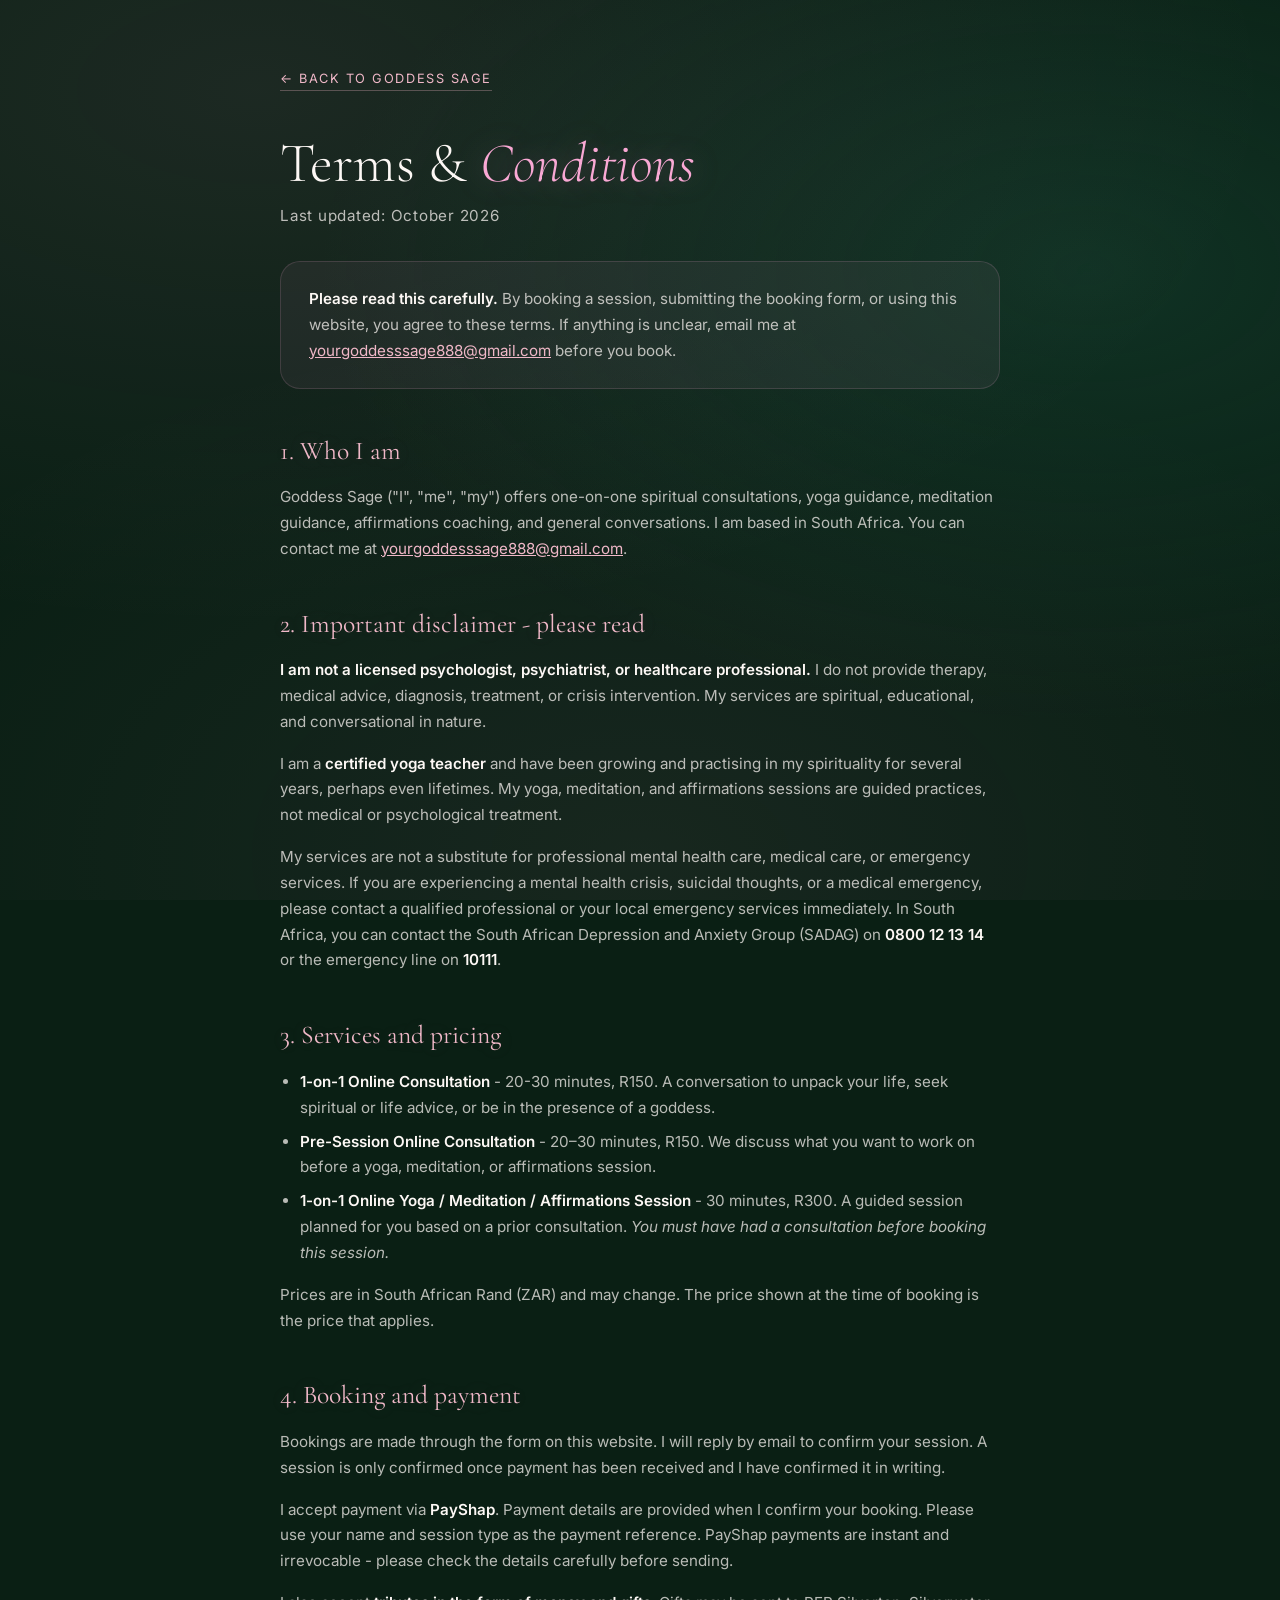
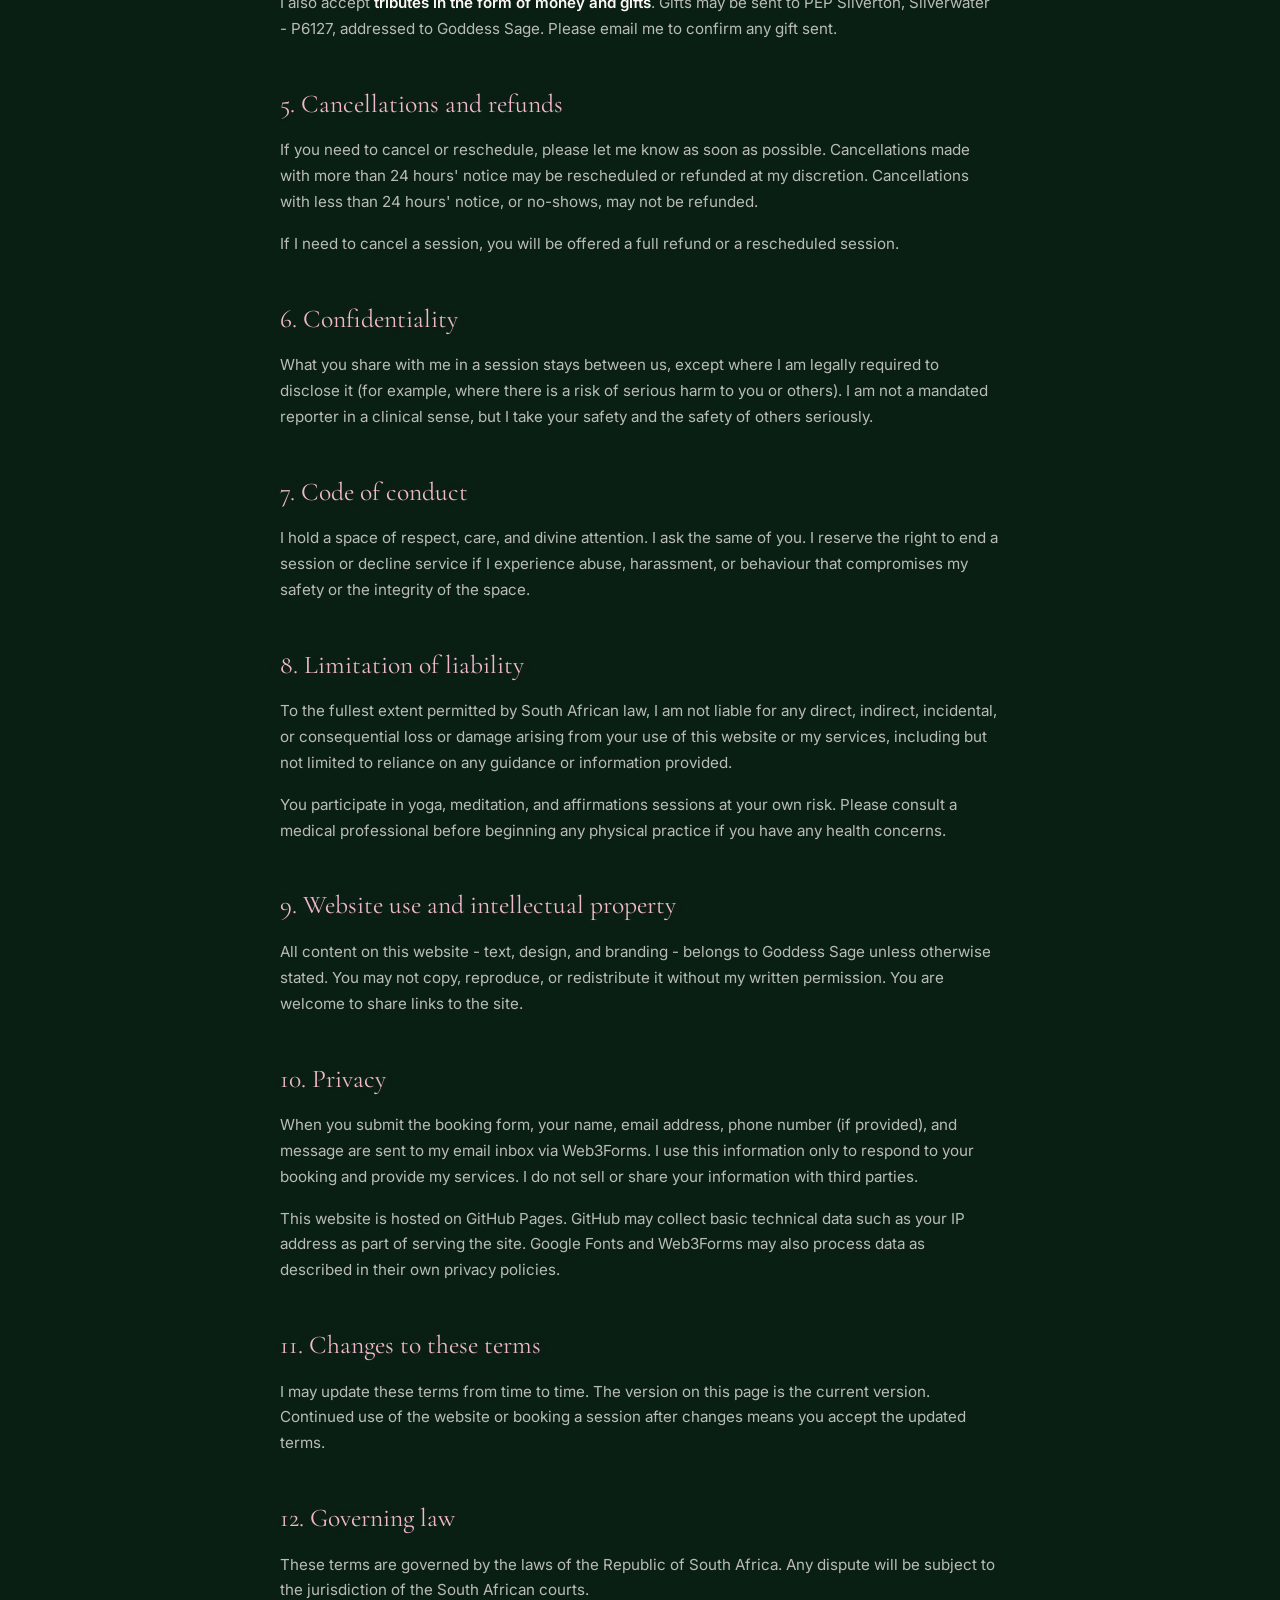
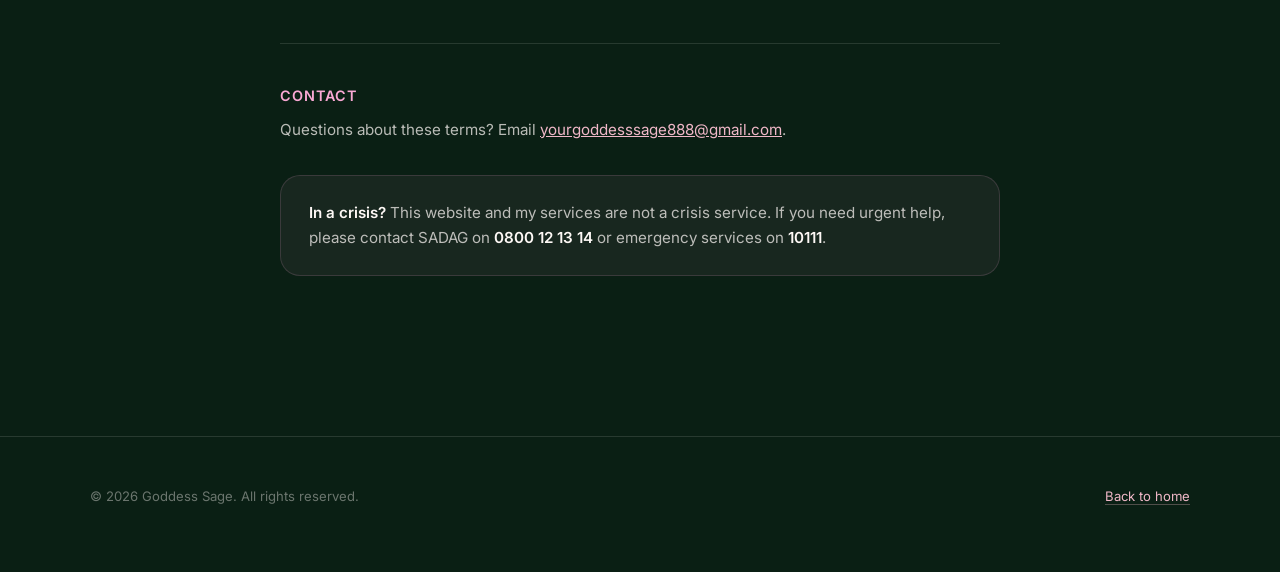
==== terms.html @ 49f3036c "feat: update TODO list and add favicon with associated meta tags" ====
<!DOCTYPE html>
<html lang="en">
<head>
  <meta charset="UTF-8">
  <meta name="viewport" content="width=device-width, initial-scale=1.0">
  <link rel="icon" type="image/svg+xml" href="favicon.svg">
<link rel="apple-touch-icon" href="favicon.svg">
<meta name="theme-color" content="#0a1f14">
  <title>Terms &amp; Conditions - Goddess Sage</title>
  <link rel="preconnect" href="https://fonts.googleapis.com">
  <link rel="preconnect" href="https://fonts.gstatic.com" crossorigin>
  <link href="https://fonts.googleapis.com/css2?family=Cormorant+Garamond:ital,wght@0,300;0,400;0,600;1,400&family=Inter:wght@300;400;500;600&display=swap" rel="stylesheet">
  <link rel="stylesheet" href="styles.css">
</head>
<body>

  <main class="wrap wrap--narrow terms">
    <a href="index.html" class="terms__back">← Back to Goddess Sage</a>

    <h1 class="terms__title">Terms &amp; <em>Conditions</em></h1>
    <p class="terms__updated">Last updated: October 2026</p>

    <div class="terms__callout">
      <p>
        <strong>Please read this carefully.</strong> By booking a session, submitting the
        booking form, or using this website, you agree to these terms. If anything is
        unclear, email me at
        <a href="mailto:yourgoddesssage888@gmail.com">yourgoddesssage888@gmail.com</a>
        before you book.
      </p>
    </div>

    <h2>1. Who I am</h2>
    <p>
      Goddess Sage ("I", "me", "my") offers one-on-one spiritual consultations, yoga
      guidance, meditation guidance, affirmations coaching, and general conversations.
      I am based in South Africa. You can contact me at
      <a href="mailto:yourgoddesssage888@gmail.com">yourgoddesssage888@gmail.com</a>.
    </p>

    <h2>2. Important disclaimer - please read</h2>
    <p>
      <strong>I am not a licensed psychologist, psychiatrist, or healthcare
      professional.</strong> I do not provide therapy, medical advice, diagnosis,
      treatment, or crisis intervention. My services are spiritual, educational, and
      conversational in nature.
    </p>
    <p>
      I am a <strong>certified yoga teacher</strong> and have been growing and practising
      in my spirituality for several years, perhaps even lifetimes. My yoga, meditation, and affirmations sessions are
      guided practices, not medical or psychological treatment.
    </p>
    <p>
      My services are not a substitute for professional mental health care, medical care,
      or emergency services. If you are experiencing a mental health crisis, suicidal
      thoughts, or a medical emergency, please contact a qualified professional or your
      local emergency services immediately. In South Africa, you can contact the South
      African Depression and Anxiety Group (SADAG) on <strong>0800 12 13 14</strong> or
      the emergency line on <strong>10111</strong>.
    </p>

    <h2>3. Services and pricing</h2>
    <ul>
      <li><strong>1-on-1 Online Consultation</strong> - 20-30 minutes, R150. A conversation to unpack your life, seek spiritual or life advice, or be in the presence of a goddess.</li>
      <li><strong>Pre-Session Online Consultation</strong> - 20–30 minutes, R150. We discuss what you want to work on before a yoga, meditation, or affirmations session.</li>
      <li><strong>1-on-1 Online Yoga / Meditation / Affirmations Session</strong> - 30 minutes, R300. A guided session planned for you based on a prior consultation. <em>You must have had a consultation before booking this session.</em></li>
    </ul>
    <p>
      Prices are in South African Rand (ZAR) and may change. The price shown at the time
      of booking is the price that applies.
    </p>

    <h2>4. Booking and payment</h2>
    <p>
      Bookings are made through the form on this website. I will reply by email to
      confirm your session. A session is only confirmed once payment has been received
      and I have confirmed it in writing.
    </p>
    <p>
      I accept payment via <strong>PayShap</strong>. Payment details are provided when
      I confirm your booking. Please use your name and session type as the payment
      reference. PayShap payments are instant and irrevocable - please check the details
      carefully before sending.
    </p>
    <p>
      I also accept <strong>tributes in the form of money and gifts</strong>. Gifts may
      be sent to PEP Silverton, Silverwater - P6127, addressed to Goddess Sage. Please
      email me to confirm any gift sent.
    </p>

    <h2>5. Cancellations and refunds</h2>
    <p>
      If you need to cancel or reschedule, please let me know as soon as possible.
      Cancellations made with more than 24 hours' notice may be rescheduled or refunded
      at my discretion. Cancellations with less than 24 hours' notice, or no-shows, may
      not be refunded.
    </p>
    <p>
      If I need to cancel a session, you will be offered a full refund or a rescheduled
      session.
    </p>

    <h2>6. Confidentiality</h2>
    <p>
      What you share with me in a session stays between us, except where I am legally
      required to disclose it (for example, where there is a risk of serious harm to you
      or others). I am not a mandated reporter in a clinical sense, but I take your
      safety and the safety of others seriously.
    </p>

    <h2>7. Code of conduct</h2>
    <p>
      I hold a space of respect, care, and divine attention. I ask the same of you.
      I reserve the right to end a session or decline service if I experience abuse,
      harassment, or behaviour that compromises my safety or the integrity of the space.
    </p>

    <h2>8. Limitation of liability</h2>
    <p>
      To the fullest extent permitted by South African law, I am not liable for any
      direct, indirect, incidental, or consequential loss or damage arising from your
      use of this website or my services, including but not limited to reliance on any
      guidance or information provided.
    </p>
    <p>
      You participate in yoga, meditation, and affirmations sessions at your own risk.
      Please consult a medical professional before beginning any physical practice if
      you have any health concerns.
    </p>

    <h2>9. Website use and intellectual property</h2>
    <p>
      All content on this website - text, design, and branding - belongs to Goddess Sage
      unless otherwise stated. You may not copy, reproduce, or redistribute it without
      my written permission. You are welcome to share links to the site.
    </p>

    <h2>10. Privacy</h2>
    <p>
      When you submit the booking form, your name, email address, phone number (if
      provided), and message are sent to my email inbox via Web3Forms. I use this
      information only to respond to your booking and provide my services. I do not sell
      or share your information with third parties.
    </p>
    <p>
      This website is hosted on GitHub Pages. GitHub may collect basic technical data
      such as your IP address as part of serving the site. Google Fonts and Web3Forms
      may also process data as described in their own privacy policies.
    </p>

    <h2>11. Changes to these terms</h2>
    <p>
      I may update these terms from time to time. The version on this page is the
      current version. Continued use of the website or booking a session after changes
      means you accept the updated terms.
    </p>

    <h2>12. Governing law</h2>
    <p>
      These terms are governed by the laws of the Republic of South Africa. Any dispute
      will be subject to the jurisdiction of the South African courts.
    </p>

    <hr>

    <h3>Contact</h3>
    <p>
      Questions about these terms? Email
      <a href="mailto:yourgoddesssage888@gmail.com">yourgoddesssage888@gmail.com</a>.
    </p>

    <div class="terms__callout">
      <p>
        <strong>In a crisis?</strong> This website and my services are not a crisis
        service. If you need urgent help, please contact SADAG on
        <strong>0800 12 13 14</strong> or emergency services on <strong>10111</strong>.
      </p>
    </div>
  </main>

  <footer class="site-footer">
    <div class="site-footer__inner">
      <span>© 2026 Goddess Sage. All rights reserved.</span>
      <span><a href="index.html">Back to home</a></span>
    </div>
  </footer>

</body>
</html>
---- styles.css ----
/* ══════════════════════════════════════════════════════════
   GODDESS SAGE — Shared stylesheet
   Palette: deep green · blush pink · soft white
   ══════════════════════════════════════════════════════════ */

/* ── RESET ───────────────────────────────────────────────── */
*,
*::before,
*::after {
  box-sizing: border-box;
  margin: 0;
  padding: 0;
}

html {
  scroll-behavior: smooth;
}

/* ── DESIGN TOKENS ──────────────────────────────────────── */
:root {
  --green-deep:    #0a1f14;
  --green-mid:     #0d3b2e;
  --green-soft:    #1a4f3c;

  --pink:          #f9a8d4;
  --pink-soft:     #f0b8c8;
  --pink-glow:     rgba(249, 168, 212, 0.35);

  --white:         #fdf8f5;
  --white-dim:     rgba(253, 248, 245, 0.72);
  --white-faint:   rgba(253, 248, 245, 0.12);
  --white-ghost:   rgba(253, 248, 245, 0.45);

  --radius:        20px;
  --radius-sm:     12px;
  --radius-pill:   60px;

  --max-w:         1100px;
  --max-w-narrow:  760px;

  --font-display:  'Cormorant Garamond', serif;
  --font-body:     'Inter', sans-serif;
}

/* ── BASE ───────────────────────────────────────────────── */
body {
  font-family: var(--font-body);
  background: var(--green-deep);
  color: var(--white);
  line-height: 1.7;
  font-size: 1rem;
  -webkit-font-smoothing: antialiased;
  overflow-x: hidden;
}

body::before {
  content: '';
  position: fixed;
  inset: 0;
  background:
    radial-gradient(ellipse 80% 60% at 20% 10%, rgba(249,168,212,0.08), transparent),
    radial-gradient(ellipse 60% 50% at 85% 30%, rgba(26,79,60,0.4), transparent),
    radial-gradient(ellipse 70% 60% at 50% 95%, rgba(249,168,212,0.06), transparent);
  pointer-events: none;
  z-index: 0;
}

a {
  color: var(--pink-soft);
}

/* ── LAYOUT ─────────────────────────────────────────────── */
.wrap {
  position: relative;
  z-index: 1;
  max-width: var(--max-w);
  margin: 0 auto;
  padding: 0 1.25rem;
}

.wrap--narrow {
  max-width: var(--max-w-narrow);
}

section {
  padding: 4rem 0;
}

@media (min-width: 768px) {
  section { padding: 6rem 0; }
}

/* ── HERO ───────────────────────────────────────────────── */
.hero {
  min-height: 92vh;
  display: flex;
  flex-direction: column;
  justify-content: center;
  align-items: center;
  text-align: center;
  padding: 4rem 1.25rem 3rem;
}

.hero__eyebrow {
  font-size: 0.75rem;
  letter-spacing: 0.2em;
  text-transform: uppercase;
  color: var(--pink);
  text-shadow: 0 0 20px var(--pink-glow);
  margin-bottom: 1.5rem;
  font-weight: 500;
}

.hero__title {
  font-family: var(--font-display);
  font-weight: 300;
  font-size: clamp(2.8rem, 9vw, 5.5rem);
  line-height: 1.05;
  color: var(--white);
  margin-bottom: 1.5rem;
  max-width: 14ch;
}

.hero__title em {
  font-style: italic;
  color: var(--pink);
  text-shadow:
    0 0 40px var(--pink-glow),
    0 0 80px rgba(249,168,212,0.15);
}

.hero__sub {
  font-size: clamp(1rem, 2.5vw, 1.2rem);
  color: var(--white-dim);
  max-width: 52ch;
  margin: 0 auto 2.5rem;
  line-height: 1.8;
}

.hero__sub strong {
  color: var(--pink-soft);
  font-weight: 500;
}

.hero__cta {
  display: inline-block;
  font-size: 0.85rem;
  font-weight: 600;
  letter-spacing: 0.12em;
  text-transform: uppercase;
  text-decoration: none;
  color: var(--green-deep);
  background: var(--pink);
  padding: 1rem 2.4rem;
  border-radius: var(--radius-pill);
  transition: transform 0.25s ease, box-shadow 0.25s ease;
  box-shadow: 0 0 30px var(--pink-glow);
}

.hero__cta:hover {
  transform: translateY(-2px);
  box-shadow:
    0 0 50px var(--pink-glow),
    0 0 80px rgba(249,168,212,0.2);
}

/* ── SECTION HEADINGS ───────────────────────────────────── */
.section__label {
  font-size: 0.7rem;
  letter-spacing: 0.22em;
  text-transform: uppercase;
  color: var(--pink);
  text-shadow: 0 0 16px var(--pink-glow);
  margin-bottom: 0.75rem;
  font-weight: 500;
}

.section__title {
  font-family: var(--font-display);
  font-weight: 300;
  font-size: clamp(2rem, 5vw, 3.2rem);
  line-height: 1.15;
  margin-bottom: 1rem;
}

.section__title em {
  font-style: italic;
  color: var(--pink);
  text-shadow: 0 0 30px var(--pink-glow);
}

.section__desc {
  color: var(--white-dim);
  max-width: 55ch;
  margin-bottom: 3rem;
  font-size: 1.05rem;
}

/* ── SERVICE TILES ──────────────────────────────────────── */
.tiles {
  display: grid;
  grid-template-columns: 1fr;
  gap: 1.25rem;
}

@media (min-width: 768px) {
  .tiles {
    grid-template-columns: repeat(3, 1fr);
    gap: 1.5rem;
  }
}

.tile {
  background: linear-gradient(160deg, rgba(13,59,46,0.9), rgba(10,31,20,0.95));
  border: 1px solid var(--white-faint);
  border-radius: var(--radius);
  padding: 2rem 1.75rem;
  display: flex;
  flex-direction: column;
  position: relative;
  overflow: hidden;
  transition:
    border-color 0.3s ease,
    transform 0.3s ease,
    box-shadow 0.3s ease;
}

.tile::before {
  content: '';
  position: absolute;
  top: 0; left: 0; right: 0;
  height: 3px;
  background: linear-gradient(90deg, transparent, var(--pink), transparent);
  opacity: 0;
  transition: opacity 0.3s ease;
}

.tile:hover {
  border-color: rgba(249,168,212,0.3);
  transform: translateY(-4px);
  box-shadow:
    0 12px 40px rgba(0,0,0,0.3),
    0 0 30px rgba(249,168,212,0.06);
}

.tile:hover::before {
  opacity: 1;
}

.tile__num {
  font-family: var(--font-display);
  font-size: 2.5rem;
  font-weight: 300;
  color: var(--pink);
  text-shadow: 0 0 24px var(--pink-glow);
  line-height: 1;
  margin-bottom: 1rem;
  opacity: 0.7;
}

.tile__title {
  font-family: var(--font-display);
  font-weight: 400;
  font-size: 1.5rem;
  line-height: 1.25;
  margin-bottom: 0.75rem;
  color: var(--white);
}

.tile__desc {
  font-size: 0.92rem;
  color: var(--white-dim);
  line-height: 1.75;
  flex: 1;
  margin-bottom: 1.25rem;
}

.tile__meta {
  display: flex;
  align-items: baseline;
  justify-content: space-between;
  gap: 1rem;
  padding-top: 1.25rem;
  border-top: 1px solid var(--white-faint);
}

.tile__price {
  font-family: var(--font-display);
  font-size: 1.6rem;
  font-weight: 600;
  color: var(--pink);
  text-shadow: 0 0 20px var(--pink-glow);
}

.tile__duration {
  font-size: 0.75rem;
  letter-spacing: 0.1em;
  text-transform: uppercase;
  color: var(--white-dim);
  font-weight: 500;
}

/* ── FORMS ──────────────────────────────────────────────── */
.form-section {
  background: linear-gradient(180deg, rgba(13,59,46,0.5), rgba(10,31,20,0.8));
  border: 1px solid var(--white-faint);
  border-radius: var(--radius);
  padding: 2rem 1.5rem;
}

@media (min-width: 768px) {
  .form-section { padding: 3.5rem 3rem; }
}

.form-grid {
  display: grid;
  grid-template-columns: 1fr;
  gap: 1.25rem;
}

@media (min-width: 640px) {
  .form-grid { grid-template-columns: 1fr 1fr; }
}

.form-group {
  display: flex;
  flex-direction: column;
  gap: 0.4rem;
}

.form-group--full {
  grid-column: 1 / -1;
}

.form-group label {
  font-size: 0.78rem;
  font-weight: 600;
  letter-spacing: 0.08em;
  text-transform: uppercase;
  color: var(--pink-soft);
}

.form-group input,
.form-group select,
.form-group textarea {
  font-family: var(--font-body);
  font-size: 0.95rem;
  color: var(--white);
  background: rgba(10,31,20,0.7);
  border: 1px solid rgba(253,248,245,0.15);
  border-radius: var(--radius-sm);
  padding: 0.85rem 1rem;
  width: 100%;
  appearance: none;
  transition: border-color 0.25s ease, box-shadow 0.25s ease;
}

.form-group input:focus,
.form-group select:focus,
.form-group textarea:focus {
  outline: none;
  border-color: var(--pink);
  box-shadow: 0 0 0 3px rgba(249,168,212,0.12);
}

.form-group select {
  background-image: url("data:image/svg+xml,%3Csvg xmlns='http://www.w3.org/2000/svg' width='12' height='12' viewBox='0 0 12 12'%3E%3Cpath fill='%23f9a8d4' d='M6 8L1 3h10z'/%3E%3C/svg%3E");
  background-repeat: no-repeat;
  background-position: right 1rem center;
  padding-right: 2.5rem;
}

.form-group textarea {
  resize: vertical;
  min-height: 110px;
}

.form-submit {
  font-family: var(--font-body);
  font-size: 0.85rem;
  font-weight: 600;
  letter-spacing: 0.12em;
  text-transform: uppercase;
  color: var(--green-deep);
  background: var(--pink);
  border: none;
  border-radius: var(--radius-pill);
  padding: 1rem 2.5rem;
  cursor: pointer;
  margin-top: 0.5rem;
  box-shadow: 0 0 24px var(--pink-glow);
  transition: transform 0.25s ease, box-shadow 0.25s ease;
}

.form-submit:hover {
  transform: translateY(-2px);
  box-shadow:
    0 0 44px var(--pink-glow),
    0 0 70px rgba(249,168,212,0.18);
}

.form-note {
  font-size: 0.78rem;
  color: var(--white-ghost);
  margin-top: 1rem;
  line-height: 1.6;
}

/* ── CALENDAR ───────────────────────────────────────────── */
.calendar-wrap {
  border-radius: var(--radius);
  overflow: hidden;
  border: 1px solid var(--white-faint);
  background: rgba(10,31,20,0.6);
  min-height: 400px;
  display: flex;
  align-items: center;
  justify-content: center;
  text-align: center;
  padding: 2rem;
}

.calendar-wrap iframe {
  width: 100%;
  min-height: 600px;
  border: none;
  border-radius: var(--radius);
}

.calendar-placeholder {
  color: var(--white-dim);
  font-size: 0.95rem;
  line-height: 1.7;
  max-width: 40ch;
}

.calendar-placeholder strong {
  color: var(--pink-soft);
  font-weight: 500;
}

/* ── PAYMENT ────────────────────────────────────────────── */
.payment-card {
  background: linear-gradient(160deg, rgba(13,59,46,0.9), rgba(10,31,20,0.95));
  border: 1px solid var(--white-faint);
  border-radius: var(--radius);
  padding: 2rem 1.75rem;
}

@media (min-width: 768px) {
  .payment-card { padding: 2.5rem 2.5rem; }
}

.payment-card p {
  color: var(--white-dim);
  font-size: 0.95rem;
  line-height: 1.8;
  margin-bottom: 1rem;
}

.payment-card p:last-of-type {
  margin-bottom: 0;
}

.payment-card h3 {
  font-family: var(--font-display);
  font-weight: 400;
  font-size: 1.35rem;
  color: var(--pink-soft);
  margin-top: 2rem;
  margin-bottom: 0.75rem;
  text-shadow: 0 0 20px rgba(240,184,200,0.15);
}

.payment-card h3:first-child {
  margin-top: 0;
}

.shapid {
  display: inline-block;
  font-family: var(--font-body);
  font-size: 0.95rem;
  color: var(--pink);
  background: rgba(249,168,212,0.08);
  border: 1px solid rgba(249,168,212,0.2);
  border-radius: 8px;
  padding: 0.5rem 1rem;
  margin: 0.5rem 0;
  letter-spacing: 0.03em;
  user-select: all;
}

.payment-card__fineprint {
  font-size: 0.82rem;
  color: var(--white-ghost);
  margin-top: 1.5rem;
}

/* ── DISCLAIMER ─────────────────────────────────────────── */
.disclaimer-strip {
  background: rgba(249,168,212,0.06);
  border: 1px solid rgba(249,168,212,0.15);
  border-radius: var(--radius-sm);
  padding: 1.5rem;
  margin-top: 2rem;
  font-size: 0.85rem;
  line-height: 1.75;
  color: var(--white-dim);
}

.disclaimer-strip strong {
  color: var(--pink-soft);
  font-weight: 600;
}

/* ── FOOTER ─────────────────────────────────────────────── */
.site-footer {
  text-align: center;
  padding: 3rem 1.25rem 4rem;
  font-size: 0.82rem;
  color: rgba(253,248,245,0.4);
  border-top: 1px solid var(--white-faint);
  margin-top: 2rem;
}

.site-footer a {
  color: var(--pink-soft);
  text-decoration: none;
  border-bottom: 1px solid rgba(240,184,200,0.3);
  transition: color 0.2s ease;
}

.site-footer a:hover {
  color: var(--pink);
}

.site-footer__inner {
  max-width: var(--max-w);
  margin: 0 auto;
  display: flex;
  flex-direction: column;
  gap: 1rem;
  align-items: center;
}

@media (min-width: 640px) {
  .site-footer__inner {
    flex-direction: row;
    justify-content: space-between;
  }
}

/* ── SCROLL REVEAL ──────────────────────────────────────── */
.reveal {
  opacity: 0;
  transform: translateY(24px);
  transition: opacity 0.7s ease, transform 0.7s ease;
}

.reveal.is-visible {
  opacity: 1;
  transform: translateY(0);
}

/* ── DECORATIVE SPARKLE ─────────────────────────────────── */
@keyframes sparkle {
  0%, 100% { opacity: 0.3; transform: scale(1); }
  50%      { opacity: 0.8; transform: scale(1.15); }
}

.sparkle {
  display: inline-block;
  color: var(--pink);
  animation: sparkle 3s ease-in-out infinite;
}

/* ── TERMS PAGE ─────────────────────────────────────────── */
.terms {
  padding-top: 4rem;
  padding-bottom: 6rem;
}

.terms__back {
  display: inline-block;
  font-size: 0.8rem;
  letter-spacing: 0.12em;
  text-transform: uppercase;
  color: var(--pink-soft);
  text-decoration: none;
  margin-bottom: 2.5rem;
  border-bottom: 1px solid rgba(240,184,200,0.3);
  transition: color 0.2s ease;
}

.terms__back:hover {
  color: var(--pink);
}

.terms__title {
  font-family: var(--font-display);
  font-weight: 300;
  font-size: clamp(2.2rem, 6vw, 3.5rem);
  line-height: 1.15;
  margin-bottom: 0.5rem;
}

.terms__title em {
  font-style: italic;
  color: var(--pink);
  text-shadow: 0 0 30px var(--pink-glow);
}

.terms__updated {
  font-size: 0.8rem;
  color: var(--white-ghost);
  margin-bottom: 3rem;
  letter-spacing: 0.05em;
}

.terms h2 {
  font-family: var(--font-display);
  font-weight: 400;
  font-size: 1.6rem;
  color: var(--pink-soft);
  margin-top: 2.5rem;
  margin-bottom: 0.75rem;
  text-shadow: 0 0 20px rgba(240,184,200,0.15);
}

.terms h3 {
  font-family: var(--font-body);
  font-size: 0.9rem;
  font-weight: 600;
  letter-spacing: 0.06em;
  text-transform: uppercase;
  color: var(--pink);
  margin-top: 1.75rem;
  margin-bottom: 0.5rem;
}

.terms p,
.terms li {
  color: var(--white-dim);
  font-size: 0.95rem;
  margin-bottom: 1rem;
}

.terms ul {
  padding-left: 1.25rem;
  margin-bottom: 1rem;
}

.terms li {
  margin-bottom: 0.5rem;
}

.terms strong {
  color: var(--white);
  font-weight: 600;
}

.terms hr {
  border: none;
  border-top: 1px solid var(--white-faint);
  margin: 2.5rem 0;
}

.terms__callout {
  background: rgba(249,168,212,0.06);
  border: 1px solid rgba(249,168,212,0.15);
  border-radius: var(--radius);
  padding: 1.5rem 1.75rem;
  margin: 2rem 0;
  font-size: 0.92rem;
}

.terms__callout p:last-child {
  margin-bottom: 0;
}
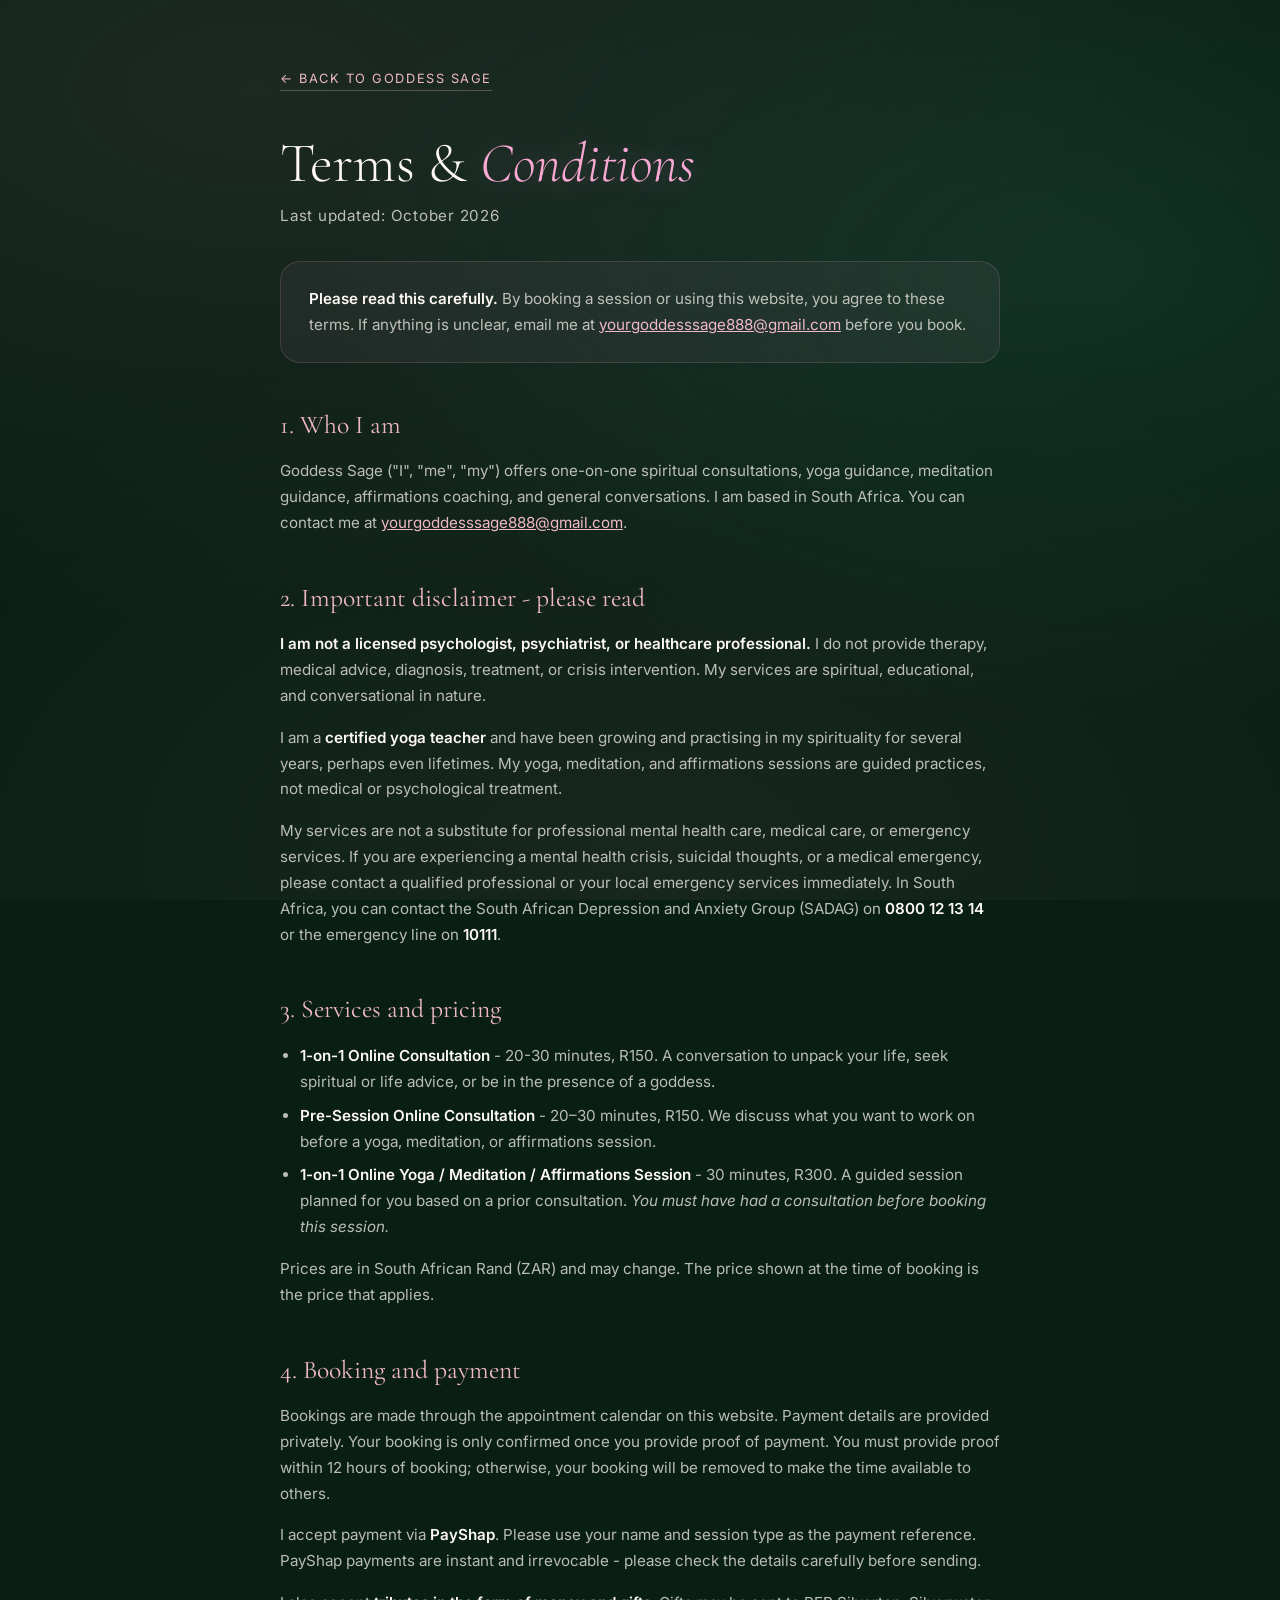
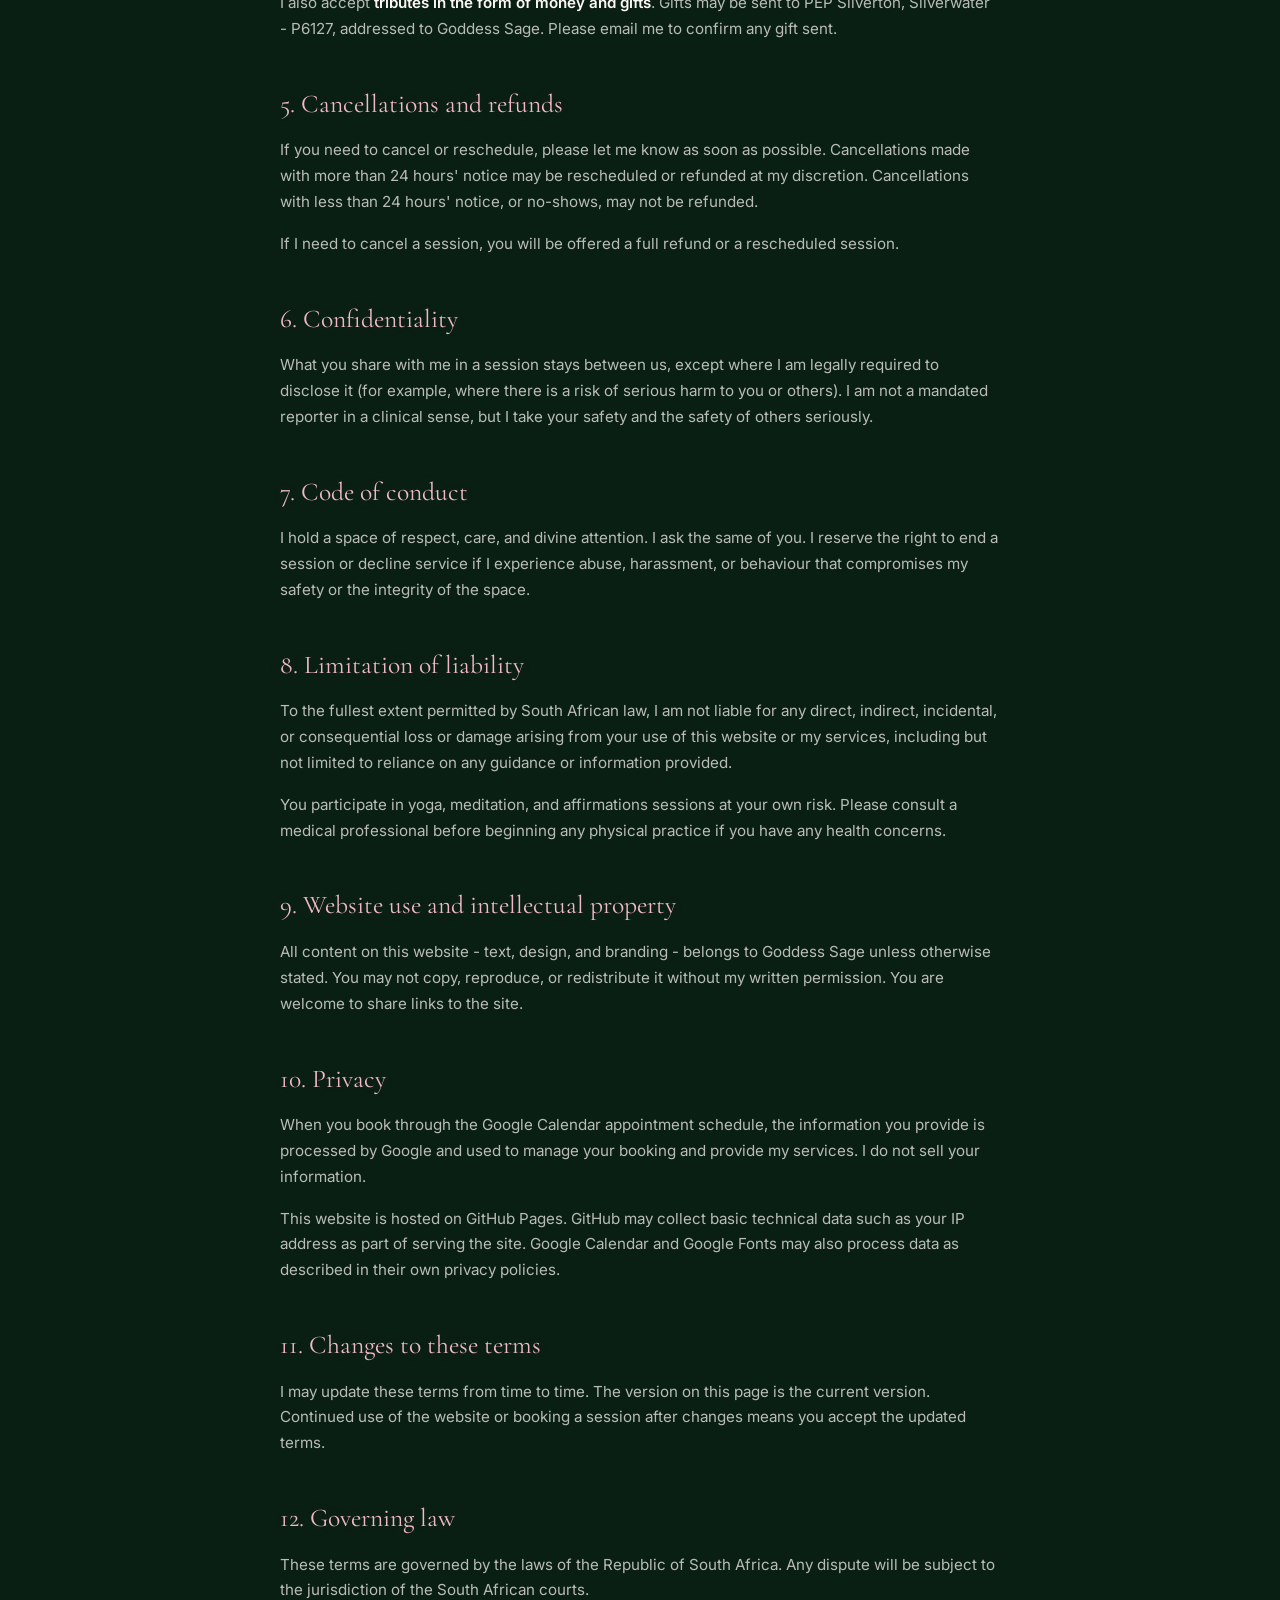
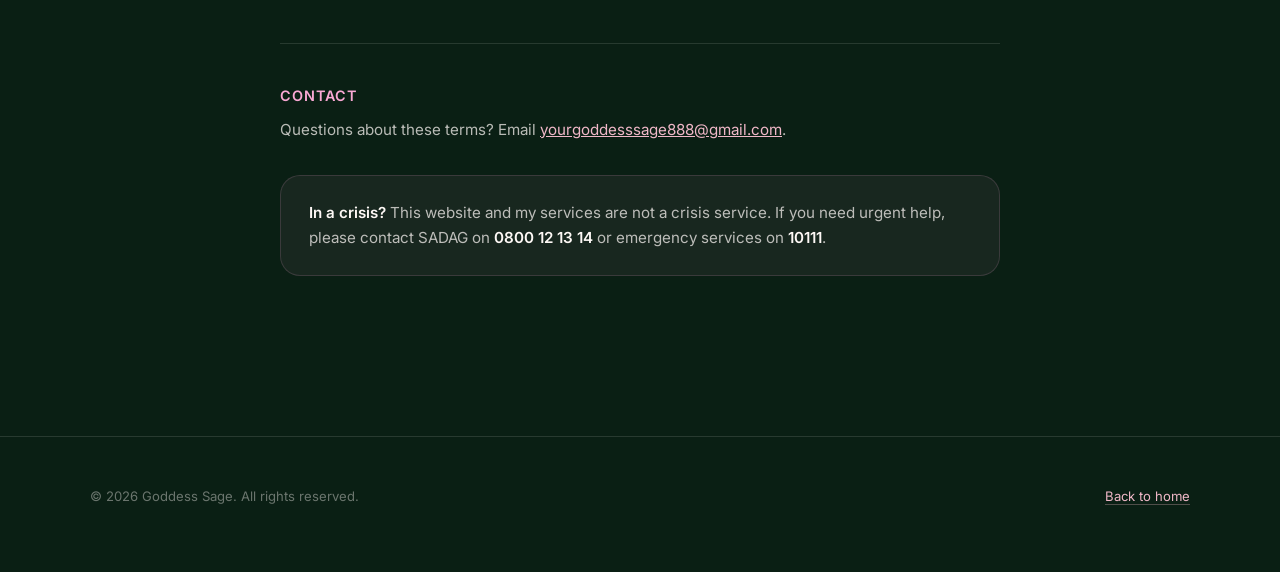
==== commit 80b48953: "feat: update booking process to use Google Calendar and revise terms for confirmation" ====
--- a/terms.html
+++ b/terms.html
@@ -22,8 +22,8 @@
 
     <div class="terms__callout">
       <p>
-        <strong>Please read this carefully.</strong> By booking a session, submitting the
-        booking form, or using this website, you agree to these terms. If anything is
+        <strong>Please read this carefully.</strong> By booking a session or using this
+        website, you agree to these terms. If anything is
         unclear, email me at
         <a href="mailto:yourgoddesssage888@gmail.com">yourgoddesssage888@gmail.com</a>
         before you book.
@@ -72,15 +72,15 @@
 
     <h2>4. Booking and payment</h2>
     <p>
-      Bookings are made through the form on this website. I will reply by email to
-      confirm your session. A session is only confirmed once payment has been received
-      and I have confirmed it in writing.
+      Bookings are made through the appointment calendar on this website. Payment
+      details are provided privately. Your booking is only confirmed once you provide
+      proof of payment. You must provide proof within 12 hours of booking; otherwise,
+      your booking will be removed to make the time available to others.
     </p>
     <p>
-      I accept payment via <strong>PayShap</strong>. Payment details are provided when
-      I confirm your booking. Please use your name and session type as the payment
-      reference. PayShap payments are instant and irrevocable - please check the details
-      carefully before sending.
+      I accept payment via <strong>PayShap</strong>. Please use your name and session
+      type as the payment reference. PayShap payments are instant and irrevocable -
+      please check the details carefully before sending.
     </p>
     <p>
       I also accept <strong>tributes in the form of money and gifts</strong>. Gifts may
@@ -137,15 +137,14 @@
 
     <h2>10. Privacy</h2>
     <p>
-      When you submit the booking form, your name, email address, phone number (if
-      provided), and message are sent to my email inbox via Web3Forms. I use this
-      information only to respond to your booking and provide my services. I do not sell
-      or share your information with third parties.
+      When you book through the Google Calendar appointment schedule, the information
+      you provide is processed by Google and used to manage your booking and provide my
+      services. I do not sell your information.
     </p>
     <p>
       This website is hosted on GitHub Pages. GitHub may collect basic technical data
-      such as your IP address as part of serving the site. Google Fonts and Web3Forms
-      may also process data as described in their own privacy policies.
+      such as your IP address as part of serving the site. Google Calendar and Google
+      Fonts may also process data as described in their own privacy policies.
     </p>
 
     <h2>11. Changes to these terms</h2>
@@ -184,6 +183,13 @@
       <span><a href="index.html">Back to home</a></span>
     </div>
   </footer>
-
+<button
+  type="button"
+  class="to-top"
+  aria-label="Back to top"
+  title="Back to top"
+>
+  ↑
+</button>
 </body>
 </html>
--- a/styles.css
+++ b/styles.css
@@ -300,110 +300,15 @@
   font-weight: 500;
 }
 
-/* ── FORMS ──────────────────────────────────────────────── */
-.form-section {
-  background: linear-gradient(180deg, rgba(13,59,46,0.5), rgba(10,31,20,0.8));
-  border: 1px solid var(--white-faint);
-  border-radius: var(--radius);
-  padding: 2rem 1.5rem;
-}
-
-@media (min-width: 768px) {
-  .form-section { padding: 3.5rem 3rem; }
-}
-
-.form-grid {
-  display: grid;
-  grid-template-columns: 1fr;
-  gap: 1.25rem;
-}
-
-@media (min-width: 640px) {
-  .form-grid { grid-template-columns: 1fr 1fr; }
-}
-
-.form-group {
-  display: flex;
-  flex-direction: column;
-  gap: 0.4rem;
-}
-
-.form-group--full {
-  grid-column: 1 / -1;
-}
-
-.form-group label {
-  font-size: 0.78rem;
-  font-weight: 600;
-  letter-spacing: 0.08em;
-  text-transform: uppercase;
-  color: var(--pink-soft);
-}
-
-.form-group input,
-.form-group select,
-.form-group textarea {
-  font-family: var(--font-body);
-  font-size: 0.95rem;
-  color: var(--white);
-  background: rgba(10,31,20,0.7);
-  border: 1px solid rgba(253,248,245,0.15);
-  border-radius: var(--radius-sm);
-  padding: 0.85rem 1rem;
-  width: 100%;
-  appearance: none;
-  transition: border-color 0.25s ease, box-shadow 0.25s ease;
-}
-
-.form-group input:focus,
-.form-group select:focus,
-.form-group textarea:focus {
-  outline: none;
-  border-color: var(--pink);
-  box-shadow: 0 0 0 3px rgba(249,168,212,0.12);
-}
-
-.form-group select {
-  background-image: url("data:image/svg+xml,%3Csvg xmlns='http://www.w3.org/2000/svg' width='12' height='12' viewBox='0 0 12 12'%3E%3Cpath fill='%23f9a8d4' d='M6 8L1 3h10z'/%3E%3C/svg%3E");
-  background-repeat: no-repeat;
-  background-position: right 1rem center;
-  padding-right: 2.5rem;
-}
-
-.form-group textarea {
-  resize: vertical;
-  min-height: 110px;
-}
-
-.form-submit {
-  font-family: var(--font-body);
+.booking-note {
   font-size: 0.85rem;
-  font-weight: 600;
-  letter-spacing: 0.12em;
-  text-transform: uppercase;
-  color: var(--green-deep);
-  background: var(--pink);
-  border: none;
-  border-radius: var(--radius-pill);
-  padding: 1rem 2.5rem;
-  cursor: pointer;
-  margin-top: 0.5rem;
-  box-shadow: 0 0 24px var(--pink-glow);
-  transition: transform 0.25s ease, box-shadow 0.25s ease;
-}
-
-.form-submit:hover {
-  transform: translateY(-2px);
-  box-shadow:
-    0 0 44px var(--pink-glow),
-    0 0 70px rgba(249,168,212,0.18);
-}
-
-.form-note {
-  font-size: 0.78rem;
   color: var(--white-ghost);
-  margin-top: 1rem;
+  margin-top: 1.25rem;
   line-height: 1.6;
+}
+
+.booking-note strong {
+  color: var(--pink-soft);
 }
 
 /* ── CALENDAR ───────────────────────────────────────────── */
@@ -411,32 +316,14 @@
   border-radius: var(--radius);
   overflow: hidden;
   border: 1px solid var(--white-faint);
-  background: rgba(10,31,20,0.6);
-  min-height: 400px;
-  display: flex;
-  align-items: center;
-  justify-content: center;
-  text-align: center;
-  padding: 2rem;
+  background: #fff;
 }
 
 .calendar-wrap iframe {
+  display: block;
   width: 100%;
-  min-height: 600px;
+  height: 600px;
   border: none;
-  border-radius: var(--radius);
-}
-
-.calendar-placeholder {
-  color: var(--white-dim);
-  font-size: 0.95rem;
-  line-height: 1.7;
-  max-width: 40ch;
-}
-
-.calendar-placeholder strong {
-  color: var(--pink-soft);
-  font-weight: 500;
 }
 
 /* ── PAYMENT ────────────────────────────────────────────── */
@@ -676,4 +563,91 @@
 
 .terms__callout p:last-child {
   margin-bottom: 0;
+}
+
+/* ── BACK TO TOP ────────────────────────────────────────── */
+.to-top {
+  position: fixed;
+  right: 1rem;
+  bottom: calc(1rem + env(safe-area-inset-bottom, 0px));
+  z-index: 50;
+
+  /* Tap target — 48px, comfortably above the 44px minimum */
+  width: 48px;
+  height: 48px;
+  border-radius: 50%;
+
+  display: flex;
+  align-items: center;
+  justify-content: center;
+
+  font-family: var(--font-body);
+  font-size: 1.1rem;
+  line-height: 1;
+  color: var(--green-deep);
+  background: var(--pink);
+  border: none;
+  cursor: pointer;
+
+  box-shadow:
+    0 4px 16px rgba(0, 0, 0, 0.35),
+    0 0 24px var(--pink-glow);
+
+  /* Hidden by default */
+  opacity: 0;
+  transform: translateY(12px) scale(0.9);
+  pointer-events: none;
+
+  transition:
+    opacity 0.3s ease,
+    transform 0.3s ease,
+    box-shadow 0.25s ease;
+}
+
+/* Visible state, toggled by script.js */
+.to-top.is-visible {
+  opacity: 1;
+  transform: translateY(0) scale(1);
+  pointer-events: auto;
+}
+
+.to-top:hover {
+  box-shadow:
+    0 6px 20px rgba(0, 0, 0, 0.4),
+    0 0 40px var(--pink-glow),
+    0 0 70px rgba(249, 168, 212, 0.2);
+}
+
+.to-top:focus-visible {
+  outline: 2px solid var(--white);
+  outline-offset: 3px;
+}
+
+.to-top:active {
+  transform: translateY(0) scale(0.94);
+}
+
+/* Slightly larger and further from the edge on tablets and up */
+@media (min-width: 640px) {
+  .to-top {
+    right: 1.5rem;
+    bottom: calc(1.5rem + env(safe-area-inset-bottom, 0px));
+    width: 52px;
+    height: 52px;
+    font-size: 1.2rem;
+  }
+}
+
+/* Respect users who prefer less motion */
+@media (prefers-reduced-motion: reduce) {
+  .to-top {
+    transition: opacity 0.2s ease;
+    transform: none;
+  }
+  .to-top.is-visible {
+    transform: none;
+  }
+  .to-top:active {
+    transform: none;
+  }
 }
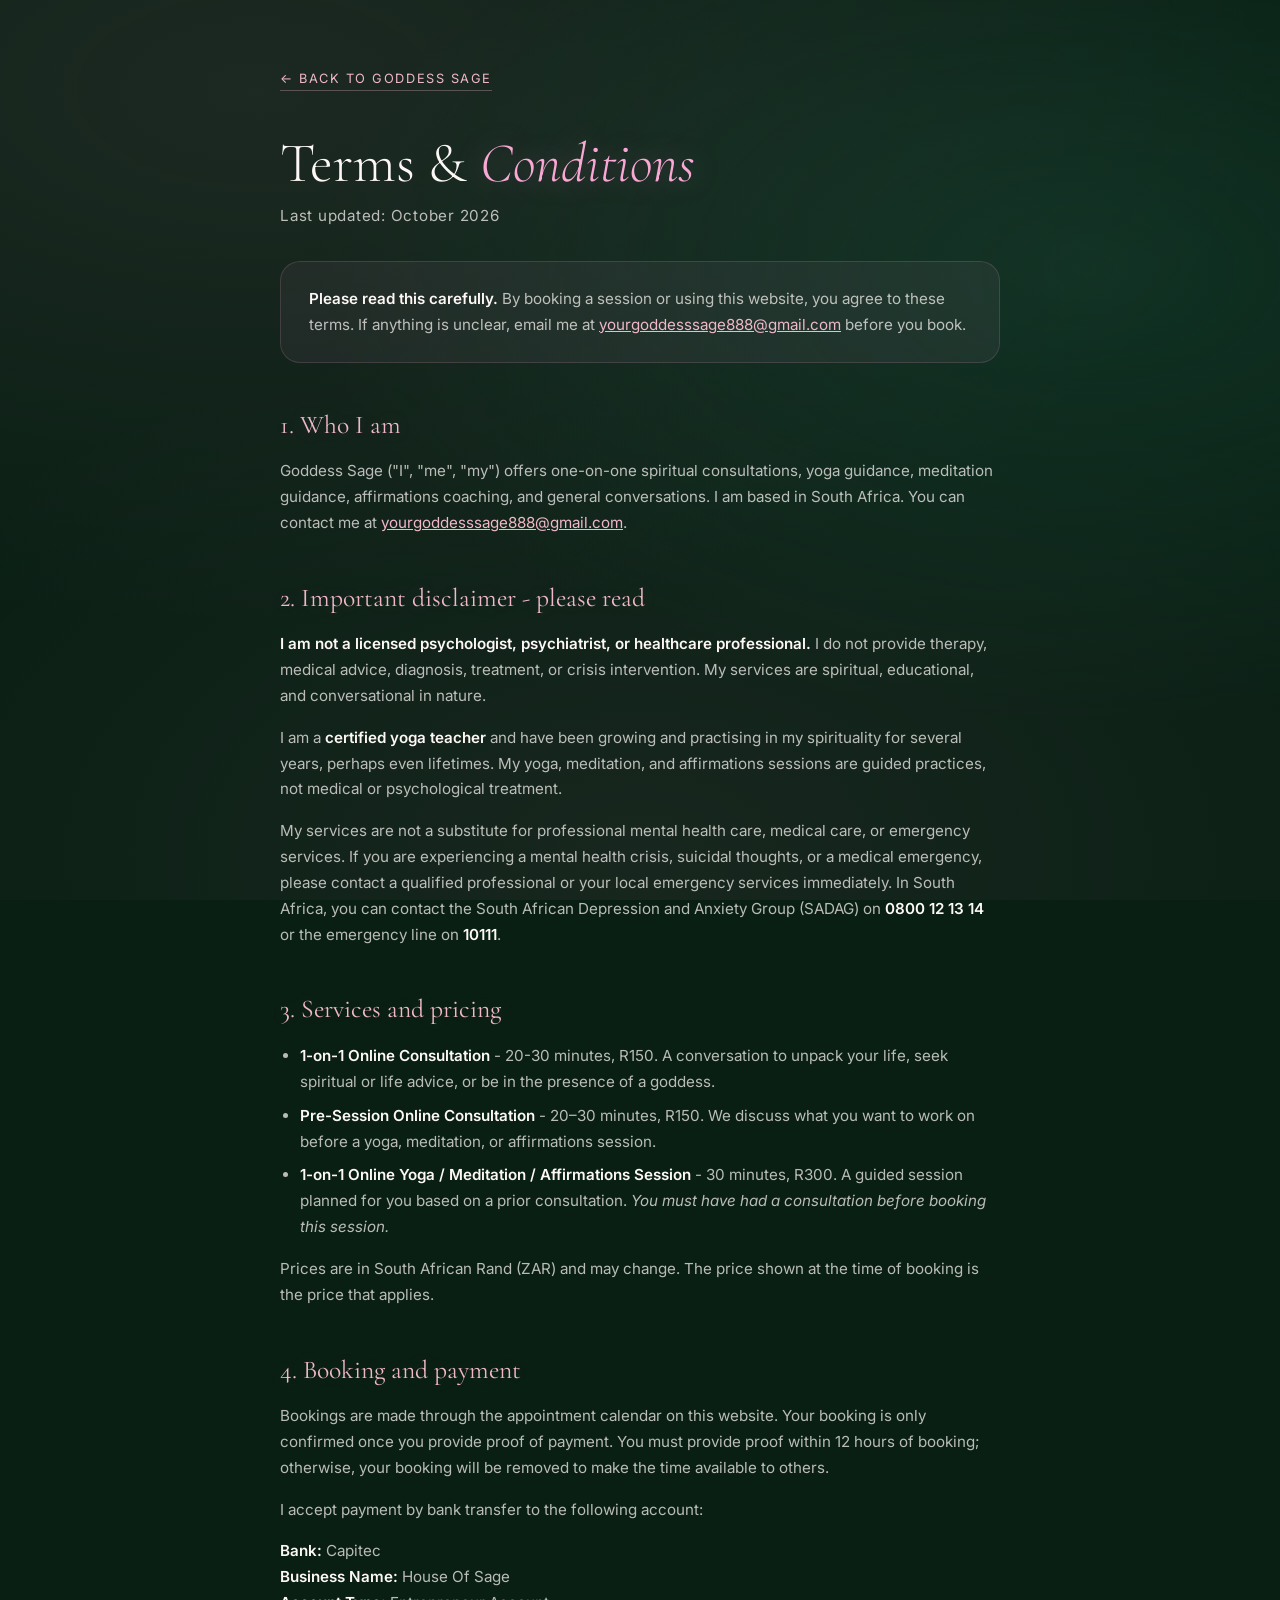
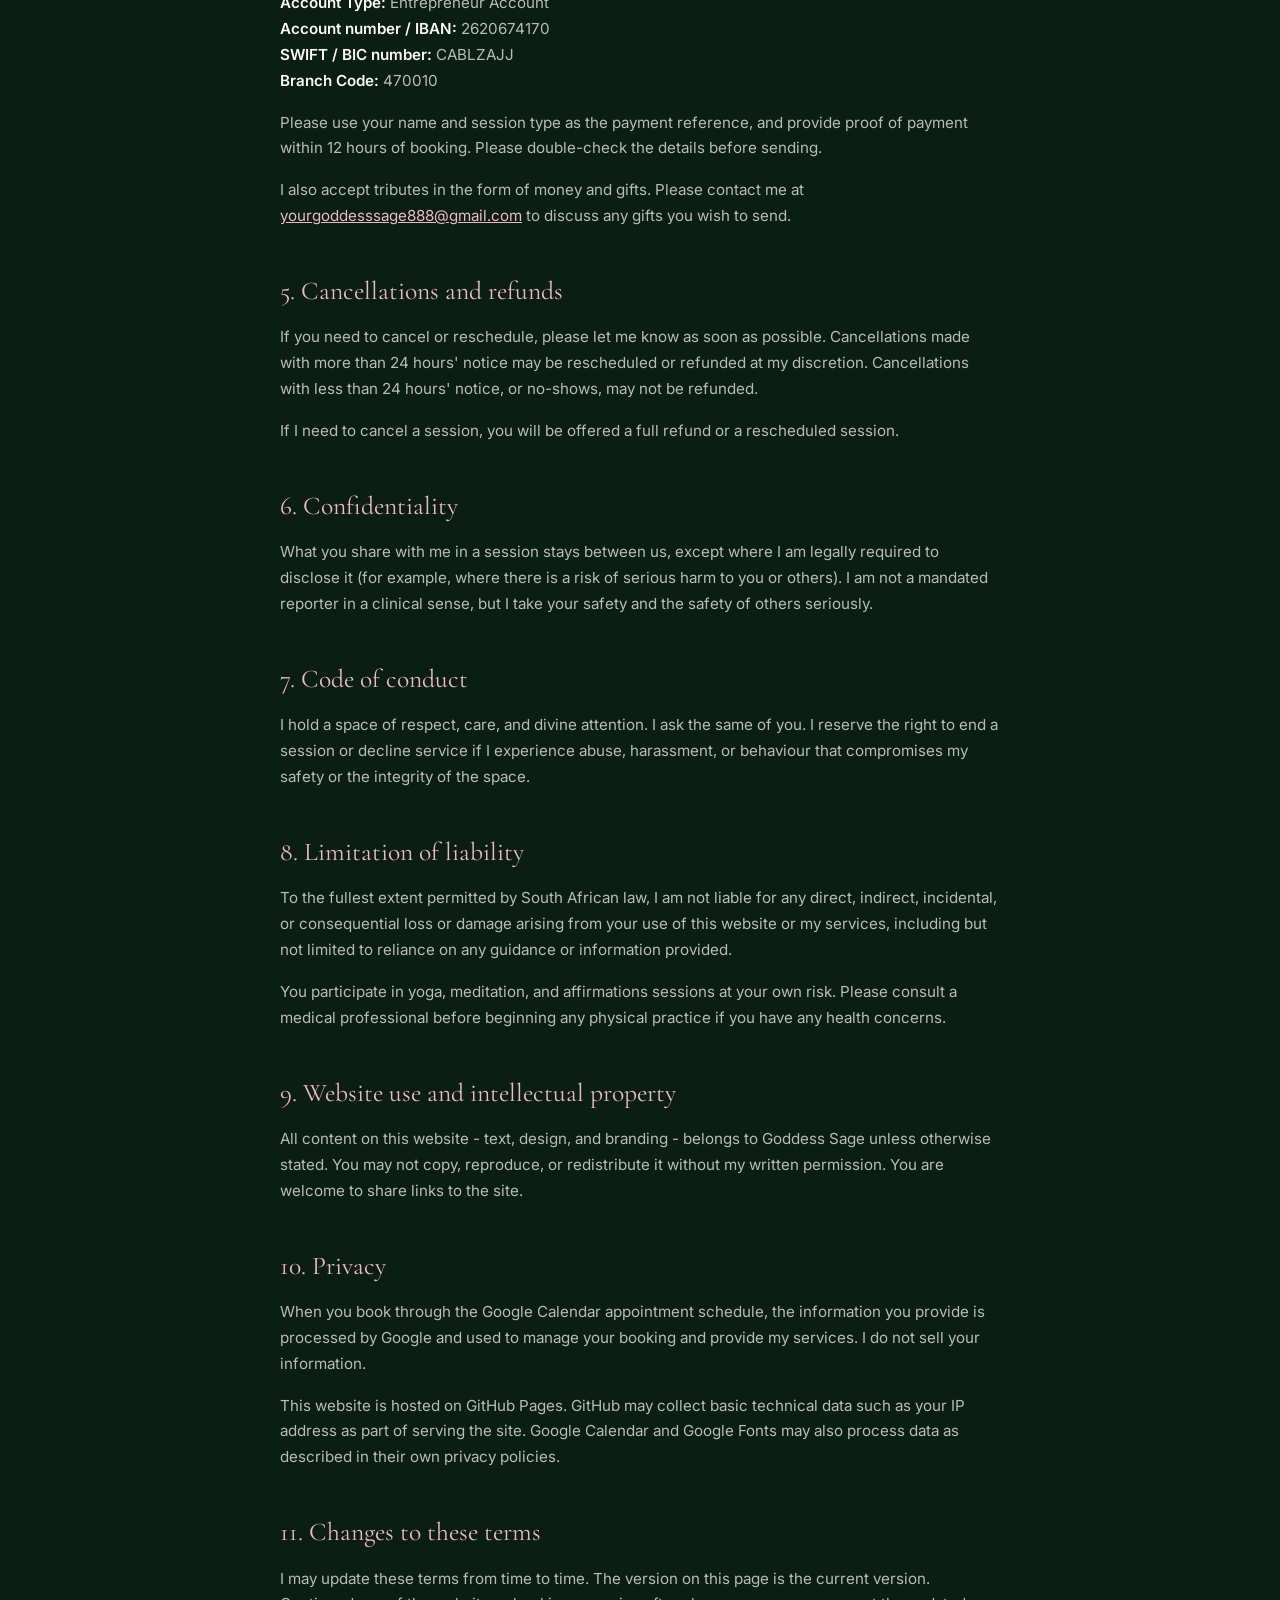
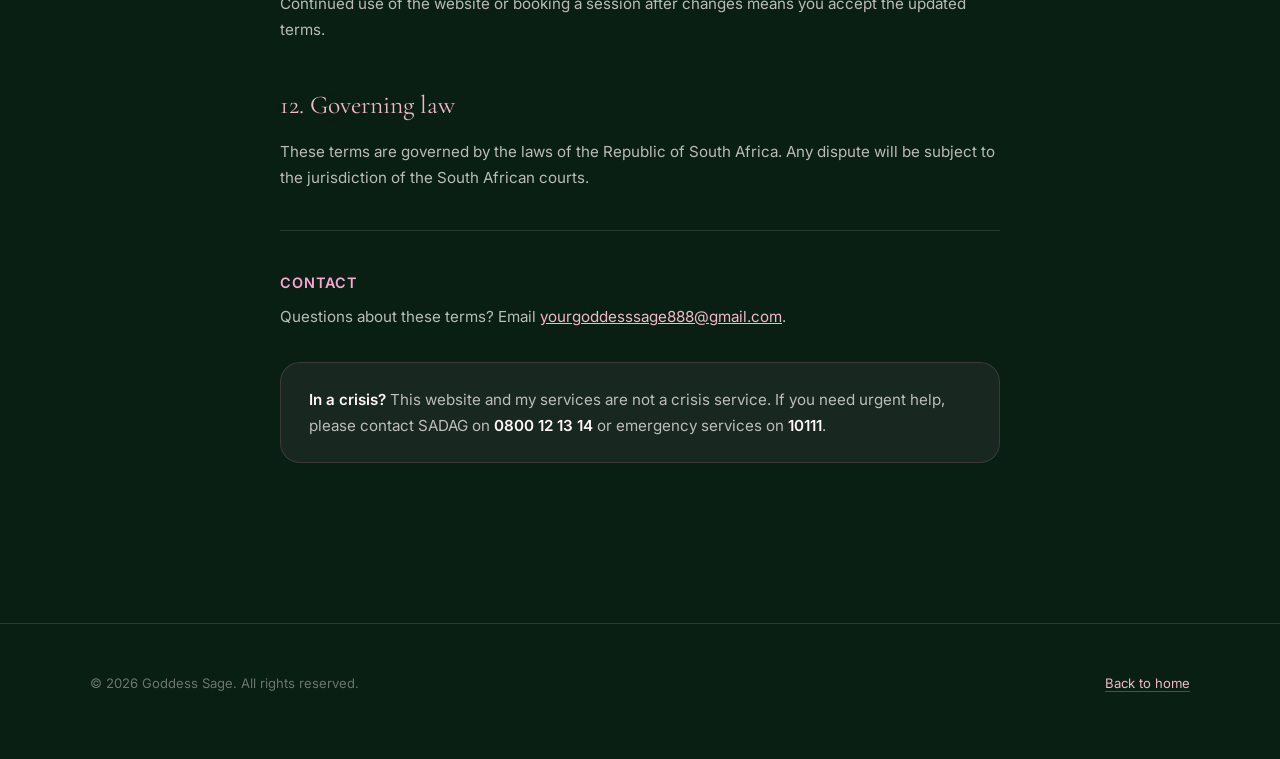
==== commit a54e6e4b: "feat: update payment details and terms for booking confirmation" ====
--- a/terms.html
+++ b/terms.html
@@ -72,20 +72,31 @@
 
     <h2>4. Booking and payment</h2>
     <p>
-      Bookings are made through the appointment calendar on this website. Payment
-      details are provided privately. Your booking is only confirmed once you provide
-      proof of payment. You must provide proof within 12 hours of booking; otherwise,
-      your booking will be removed to make the time available to others.
-    </p>
-    <p>
-      I accept payment via <strong>PayShap</strong>. Please use your name and session
-      type as the payment reference. PayShap payments are instant and irrevocable -
-      please check the details carefully before sending.
-    </p>
-    <p>
-      I also accept <strong>tributes in the form of money and gifts</strong>. Gifts may
-      be sent to PEP Silverton, Silverwater - P6127, addressed to Goddess Sage. Please
-      email me to confirm any gift sent.
+      Bookings are made through the appointment calendar on this website. Your booking
+      is only confirmed once you provide proof of payment. You must provide proof within
+      12 hours of booking; otherwise, your booking will be removed to make the time
+      available to others.
+    </p>
+    <p>
+      I accept payment by bank transfer to the following account:
+    </p>
+    <p>
+      <strong>Bank:</strong> Capitec<br>
+      <strong>Business Name:</strong> House Of Sage<br>
+      <strong>Account Type:</strong> Entrepreneur Account<br>
+      <strong>Account number / IBAN:</strong> 2620674170<br>
+      <strong>SWIFT / BIC number:</strong> CABLZAJJ<br>
+      <strong>Branch Code:</strong> 470010
+    </p>
+    <p>
+      Please use your name and session type as the payment reference, and provide proof
+      of payment within 12 hours of booking. Please double-check the details before
+      sending.
+    </p>
+    <p>
+      I also accept tributes in the form of money and gifts. Please contact me at
+      <a href="mailto:yourgoddesssage888@gmail.com">yourgoddesssage888@gmail.com</a>
+      to discuss any gifts you wish to send.
     </p>
 
     <h2>5. Cancellations and refunds</h2>
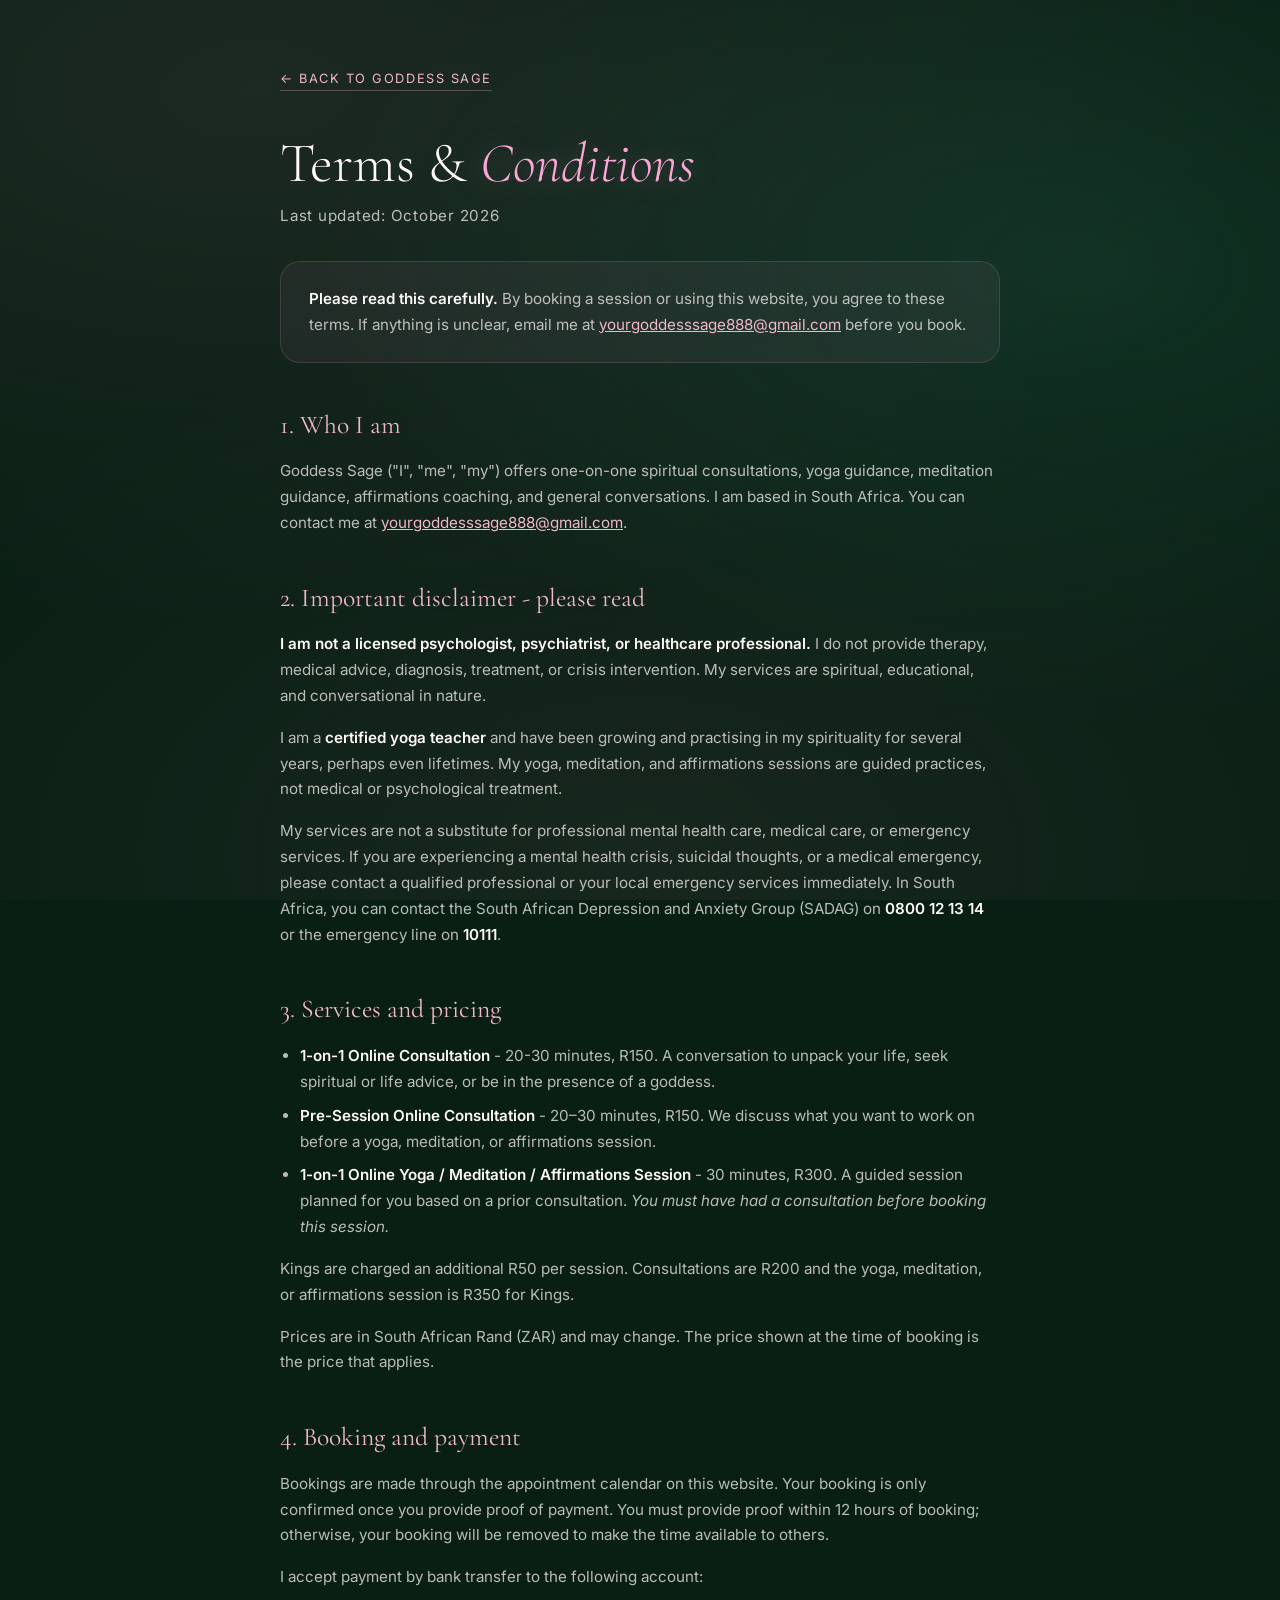
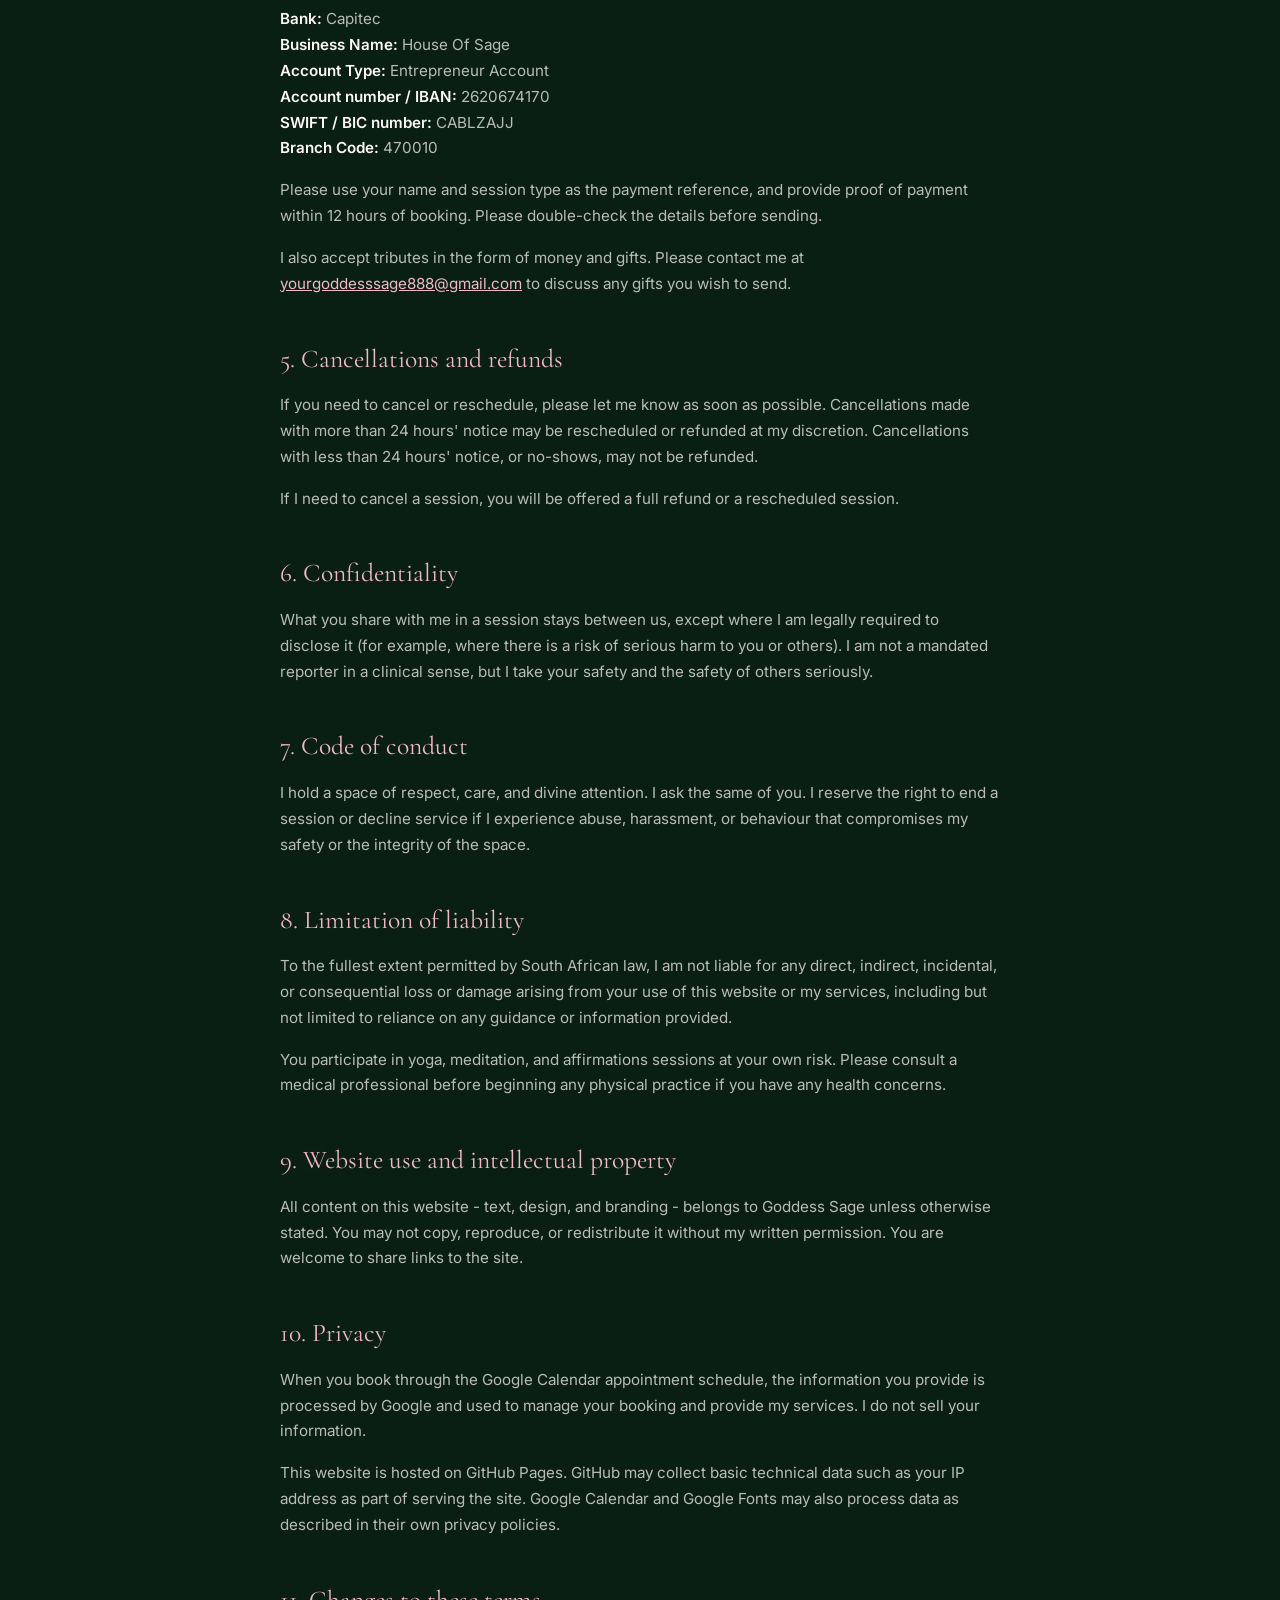
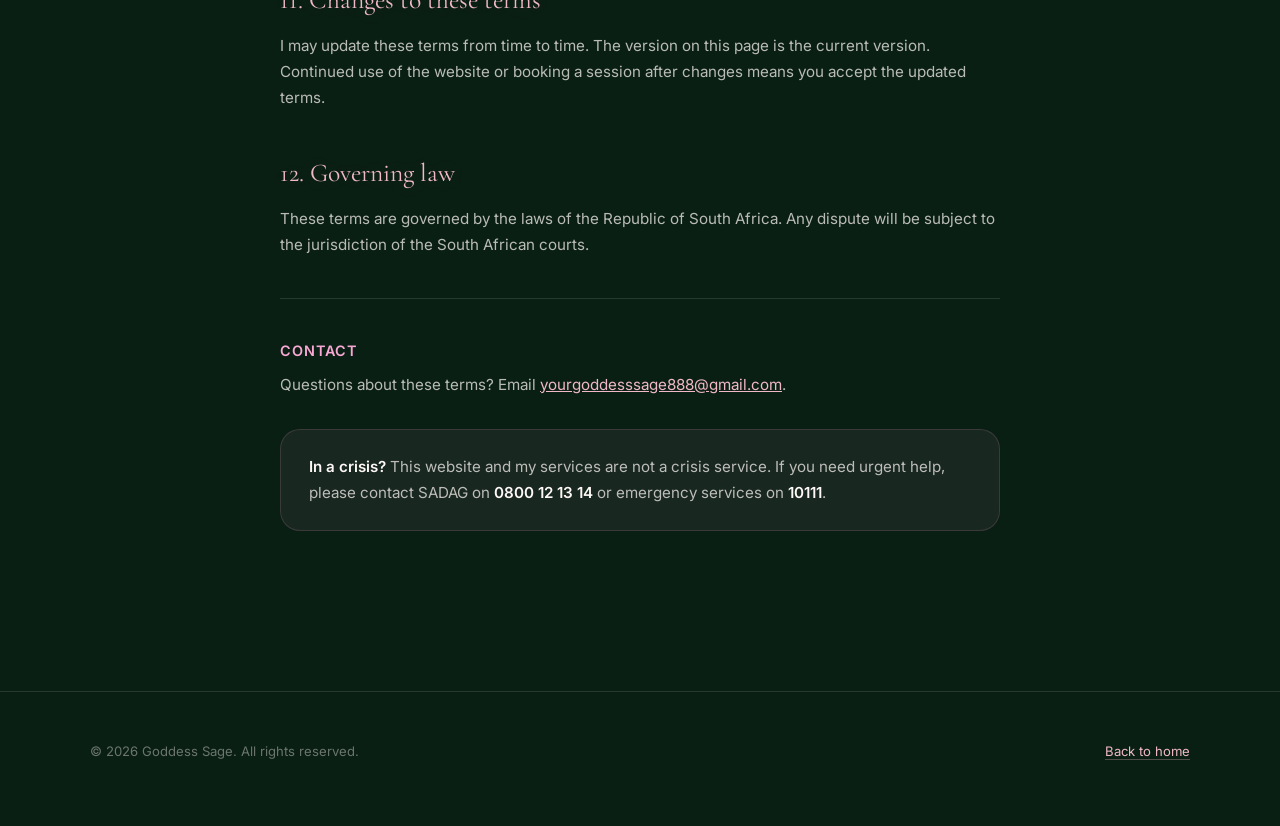
==== commit 89cf100a: "feat: update pricing structure for sessions and add Kings pricing details" ====
--- a/terms.html
+++ b/terms.html
@@ -65,6 +65,10 @@
       <li><strong>Pre-Session Online Consultation</strong> - 20–30 minutes, R150. We discuss what you want to work on before a yoga, meditation, or affirmations session.</li>
       <li><strong>1-on-1 Online Yoga / Meditation / Affirmations Session</strong> - 30 minutes, R300. A guided session planned for you based on a prior consultation. <em>You must have had a consultation before booking this session.</em></li>
     </ul>
+    <p>
+      Kings are charged an additional R50 per session. Consultations are R200 and the
+      yoga, meditation, or affirmations session is R350 for Kings.
+    </p>
     <p>
       Prices are in South African Rand (ZAR) and may change. The price shown at the time
       of booking is the price that applies.
--- a/styles.css
+++ b/styles.css
@@ -277,18 +277,32 @@
 
 .tile__meta {
   display: flex;
-  align-items: baseline;
+  align-items: center;
   justify-content: space-between;
   gap: 1rem;
   padding-top: 1.25rem;
   border-top: 1px solid var(--white-faint);
 }
 
+.tile__pricing {
+  display: flex;
+  flex-direction: column;
+  gap: 0.25rem;
+}
+
 .tile__price {
-  font-family: var(--font-display);
-  font-size: 1.6rem;
+  display: flex;
+  justify-content: space-between;
+  gap: 0.75rem;
+  color: var(--white-dim);
+  font-size: 0.8rem;
+}
+
+.tile__price strong {
+  color: var(--pink);
+  font-size: 1rem;
   font-weight: 600;
-  color: var(--pink);
+  white-space: nowrap;
   text-shadow: 0 0 20px var(--pink-glow);
 }
 
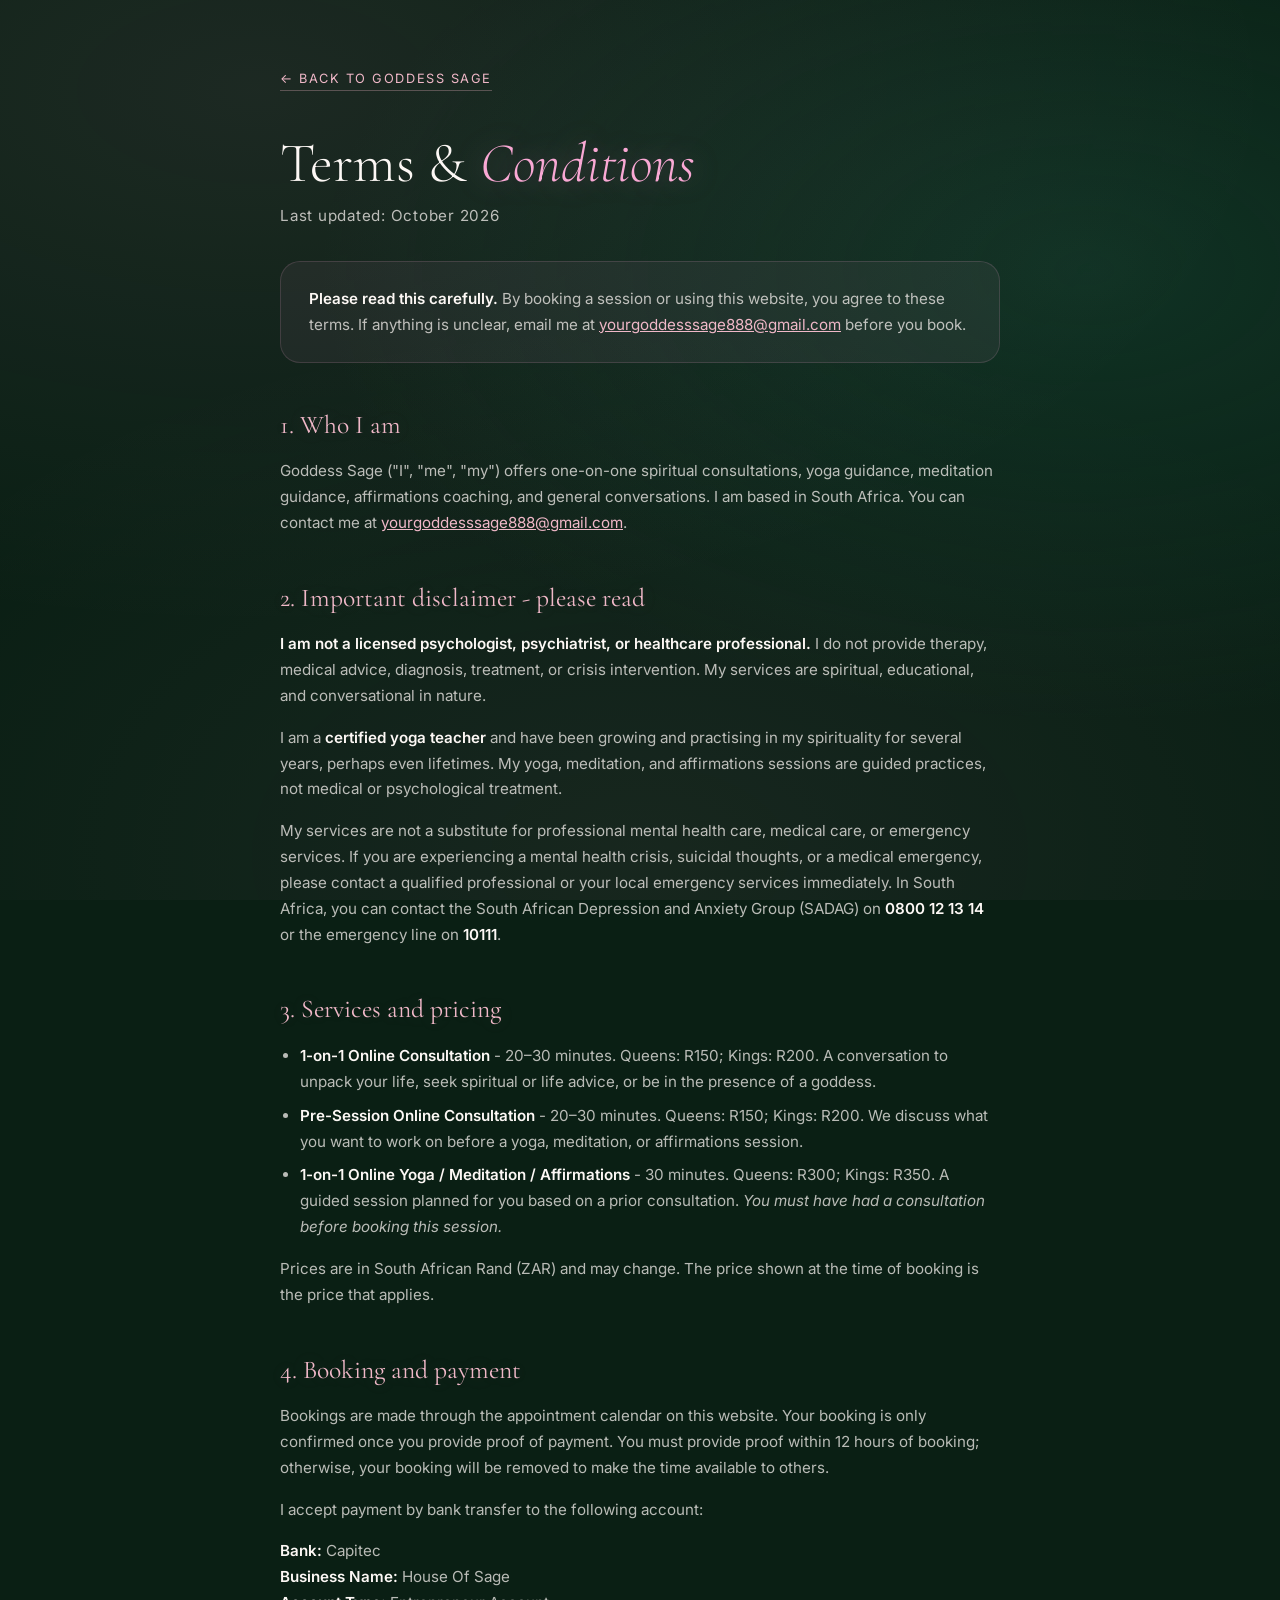
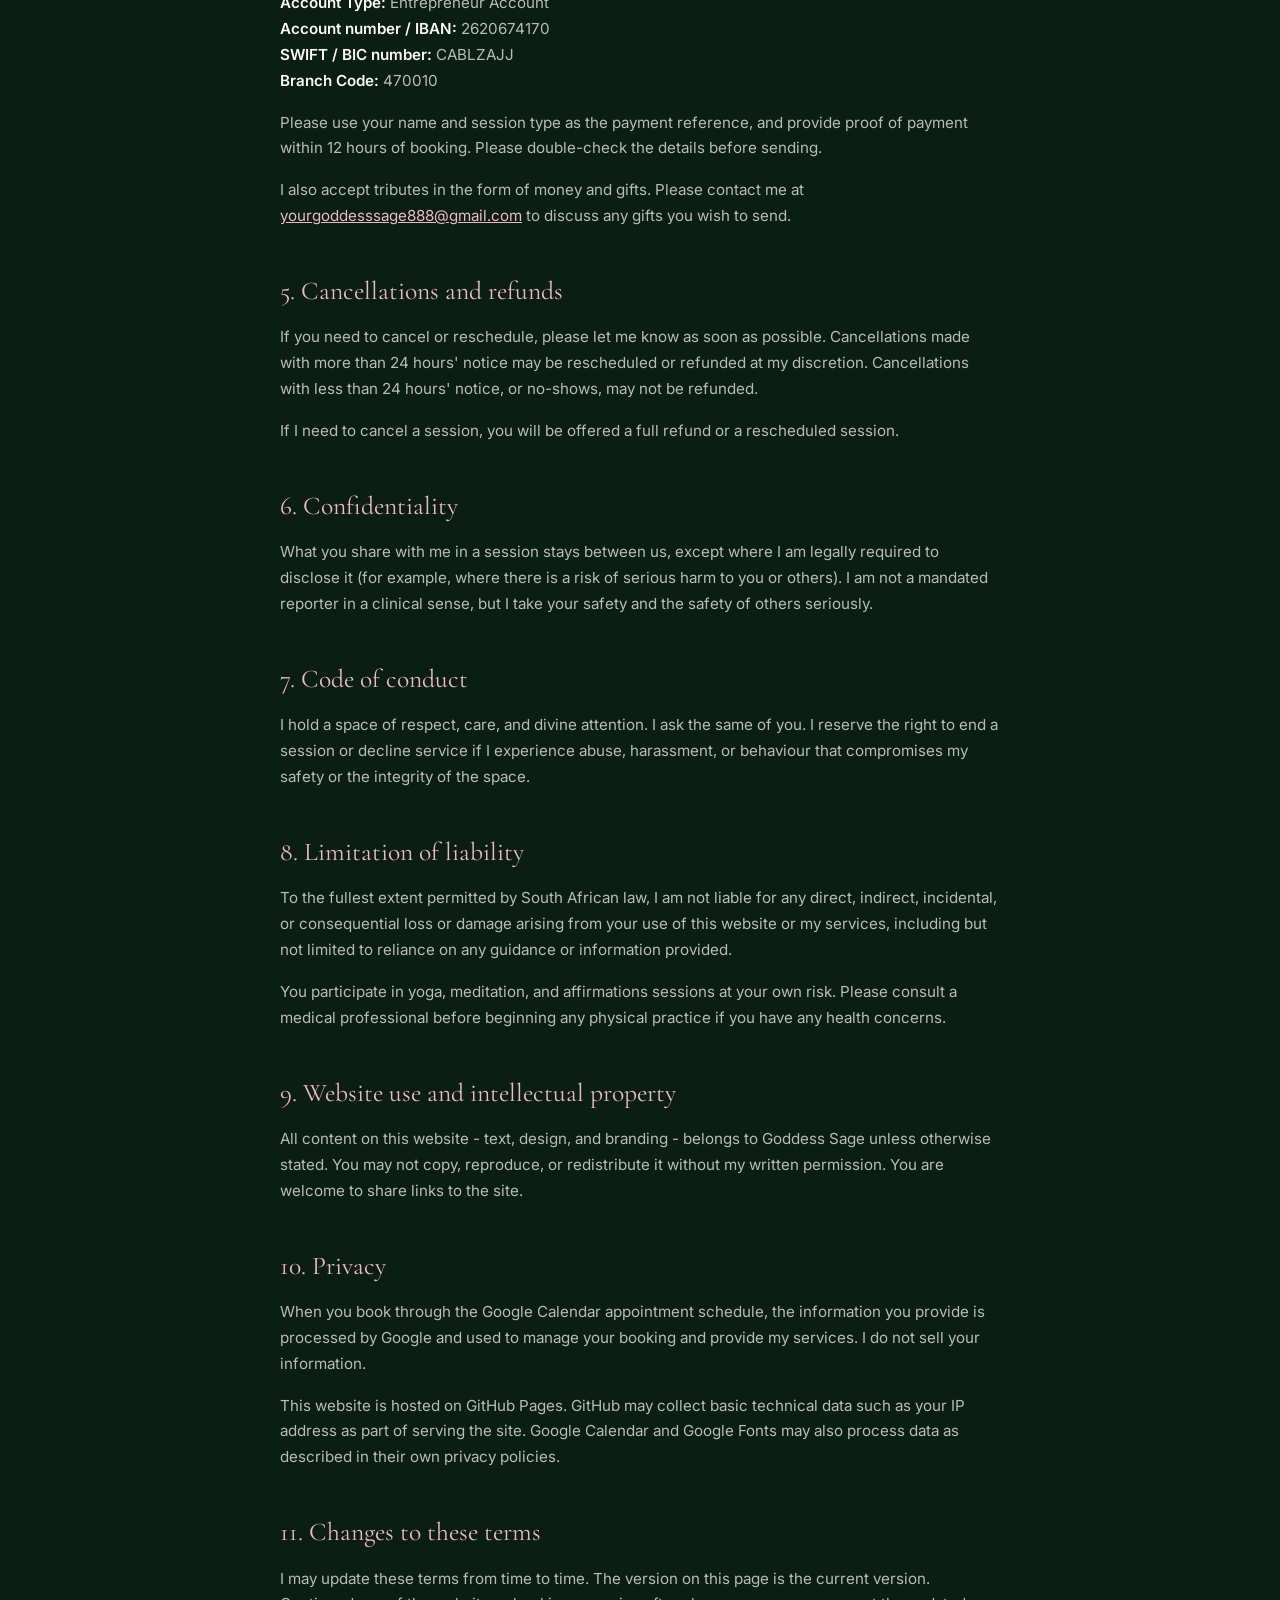
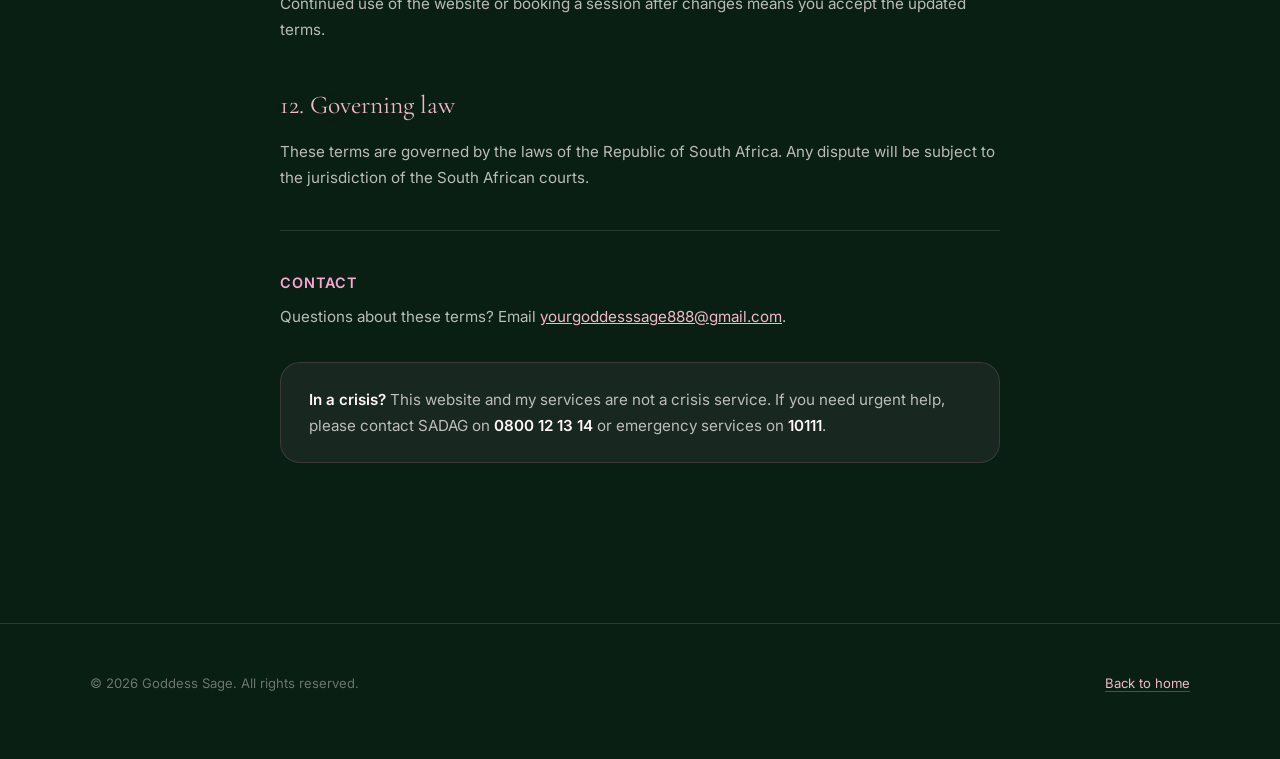
==== commit 8075ea25: "feat: update pricing details for consultations and sessions to include Kings pricing" ====
--- a/terms.html
+++ b/terms.html
@@ -61,14 +61,10 @@
 
     <h2>3. Services and pricing</h2>
     <ul>
-      <li><strong>1-on-1 Online Consultation</strong> - 20-30 minutes, R150. A conversation to unpack your life, seek spiritual or life advice, or be in the presence of a goddess.</li>
-      <li><strong>Pre-Session Online Consultation</strong> - 20–30 minutes, R150. We discuss what you want to work on before a yoga, meditation, or affirmations session.</li>
-      <li><strong>1-on-1 Online Yoga / Meditation / Affirmations Session</strong> - 30 minutes, R300. A guided session planned for you based on a prior consultation. <em>You must have had a consultation before booking this session.</em></li>
+      <li><strong>1-on-1 Online Consultation</strong> - 20–30 minutes. Queens: R150; Kings: R200. A conversation to unpack your life, seek spiritual or life advice, or be in the presence of a goddess.</li>
+      <li><strong>Pre-Session Online Consultation</strong> - 20–30 minutes. Queens: R150; Kings: R200. We discuss what you want to work on before a yoga, meditation, or affirmations session.</li>
+      <li><strong>1-on-1 Online Yoga / Meditation / Affirmations</strong> - 30 minutes. Queens: R300; Kings: R350. A guided session planned for you based on a prior consultation. <em>You must have had a consultation before booking this session.</em></li>
     </ul>
-    <p>
-      Kings are charged an additional R50 per session. Consultations are R200 and the
-      yoga, meditation, or affirmations session is R350 for Kings.
-    </p>
     <p>
       Prices are in South African Rand (ZAR) and may change. The price shown at the time
       of booking is the price that applies.
--- a/styles.css
+++ b/styles.css
@@ -118,6 +118,7 @@
   line-height: 1.05;
   color: var(--white);
   margin-bottom: 1.5rem;
+  margin-inline: auto;
   max-width: 14ch;
 }
 
@@ -205,8 +206,26 @@
 
 @media (min-width: 768px) {
   .tiles {
-    grid-template-columns: repeat(3, 1fr);
+    grid-template-columns: repeat(2, minmax(0, 1fr));
     gap: 1.5rem;
+  }
+
+  .tile:last-child {
+    grid-column: 1 / -1;
+    justify-self: center;
+    width: calc((100% - 1.5rem) / 2);
+  }
+}
+
+@media (min-width: 1024px) {
+  .tiles {
+    grid-template-columns: repeat(3, minmax(0, 1fr));
+  }
+
+  .tile:last-child {
+    grid-column: auto;
+    justify-self: stretch;
+    width: auto;
   }
 }
 
@@ -286,6 +305,7 @@
 
 .tile__pricing {
   display: flex;
+  flex: 1;
   flex-direction: column;
   gap: 0.25rem;
 }
@@ -294,16 +314,15 @@
   display: flex;
   justify-content: space-between;
   gap: 0.75rem;
-  color: var(--white-dim);
-  font-size: 0.8rem;
+  color: var(--white-ghost);
+  font-size: 0.75rem;
 }
 
 .tile__price strong {
   color: var(--pink);
-  font-size: 1rem;
+  font-size: 0.9rem;
   font-weight: 600;
   white-space: nowrap;
-  text-shadow: 0 0 20px var(--pink-glow);
 }
 
 .tile__duration {
@@ -582,7 +601,7 @@
 /* ── BACK TO TOP ────────────────────────────────────────── */
 .to-top {
   position: fixed;
-  right: 1rem;
+  right: calc(1rem + env(safe-area-inset-right, 0px));
   bottom: calc(1rem + env(safe-area-inset-bottom, 0px));
   z-index: 50;
 
@@ -609,20 +628,28 @@
 
   /* Hidden by default */
   opacity: 0;
+  visibility: hidden;
   transform: translateY(12px) scale(0.9);
   pointer-events: none;
 
   transition:
     opacity 0.3s ease,
     transform 0.3s ease,
-    box-shadow 0.25s ease;
+    box-shadow 0.25s ease,
+    visibility 0s linear 0.3s;
 }
 
 /* Visible state, toggled by script.js */
 .to-top.is-visible {
   opacity: 1;
+  visibility: visible;
   transform: translateY(0) scale(1);
   pointer-events: auto;
+  transition:
+    opacity 0.3s ease,
+    transform 0.3s ease,
+    box-shadow 0.25s ease,
+    visibility 0s;
 }
 
 .to-top:hover {
@@ -644,18 +671,22 @@
 /* Slightly larger and further from the edge on tablets and up */
 @media (min-width: 640px) {
   .to-top {
-    right: 1.5rem;
+    right: calc(1.5rem + env(safe-area-inset-right, 0px));
     bottom: calc(1.5rem + env(safe-area-inset-bottom, 0px));
-    width: 52px;
-    height: 52px;
+    width: 56px;
+    height: 56px;
     font-size: 1.2rem;
   }
 }
 
 /* Respect users who prefer less motion */
 @media (prefers-reduced-motion: reduce) {
+  html {
+    scroll-behavior: auto;
+  }
+
   .to-top {
-    transition: opacity 0.2s ease;
+    transition: none;
     transform: none;
   }
   .to-top.is-visible {
